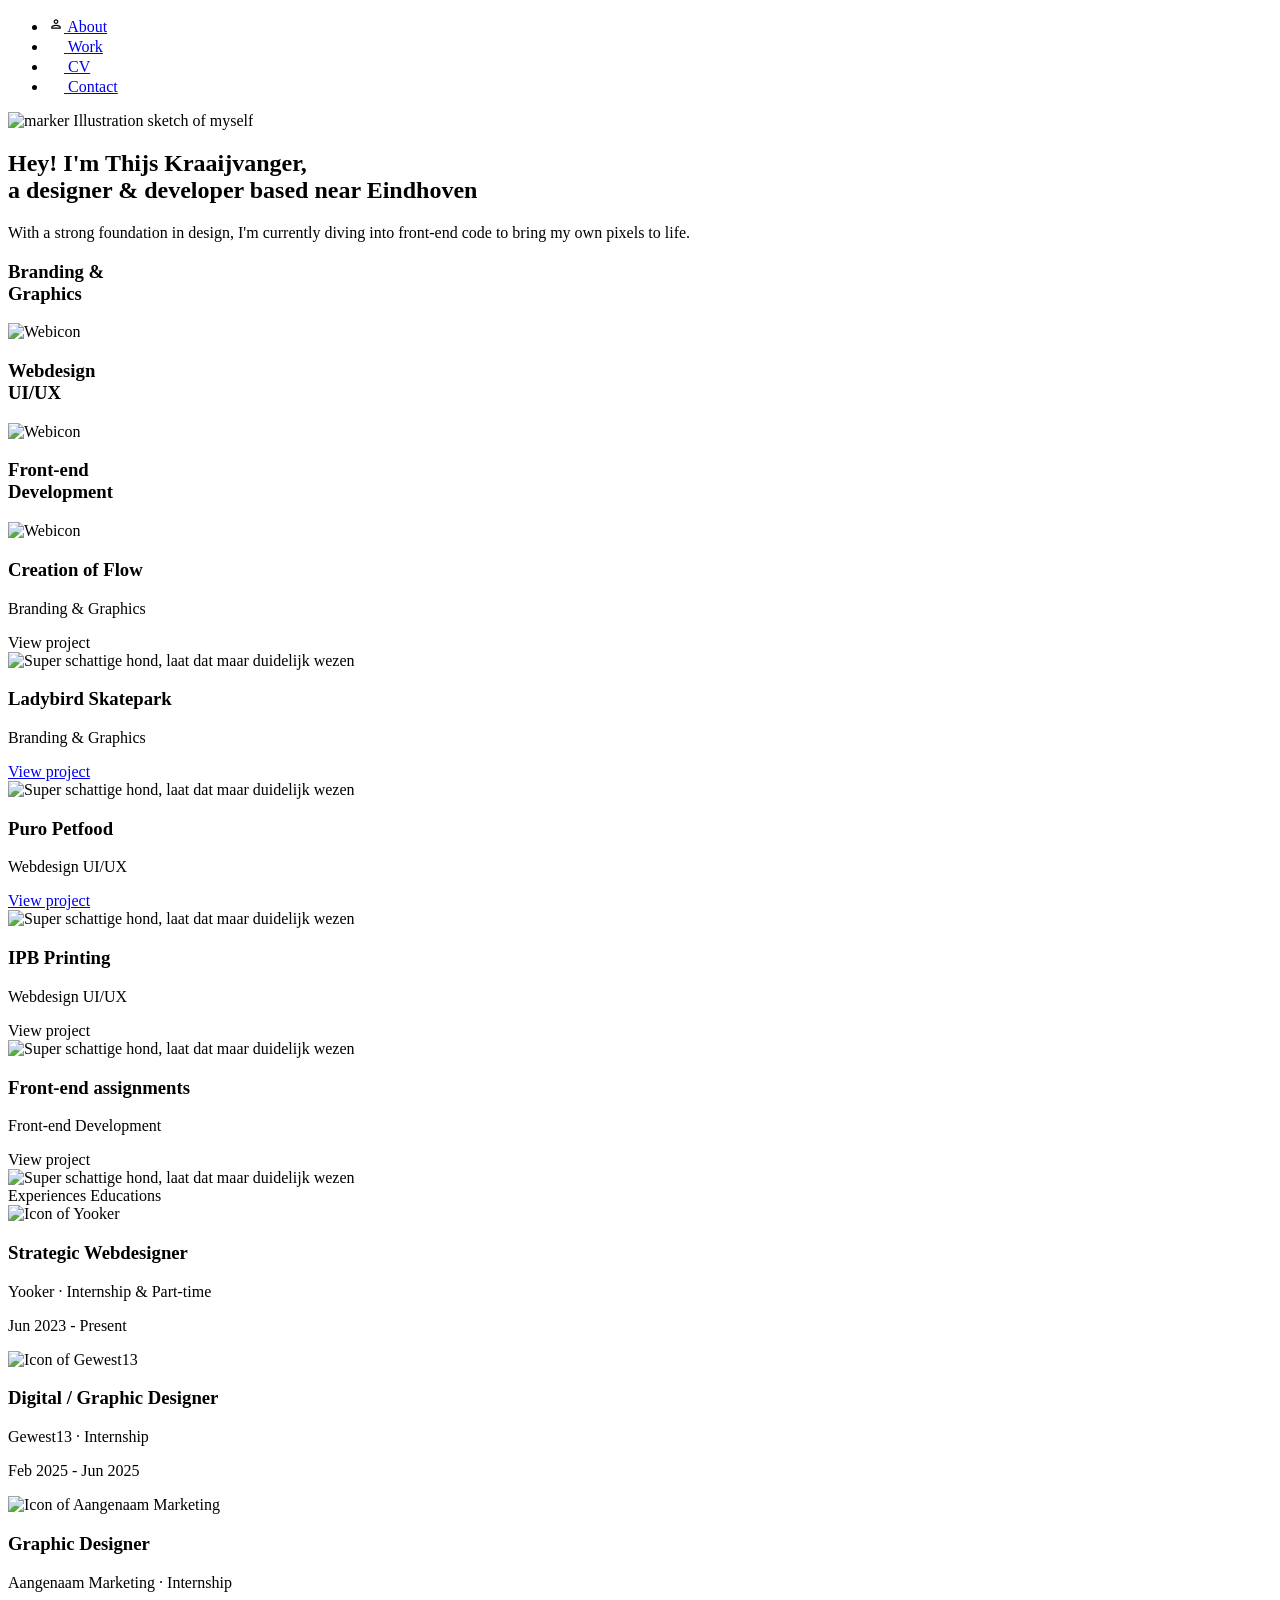
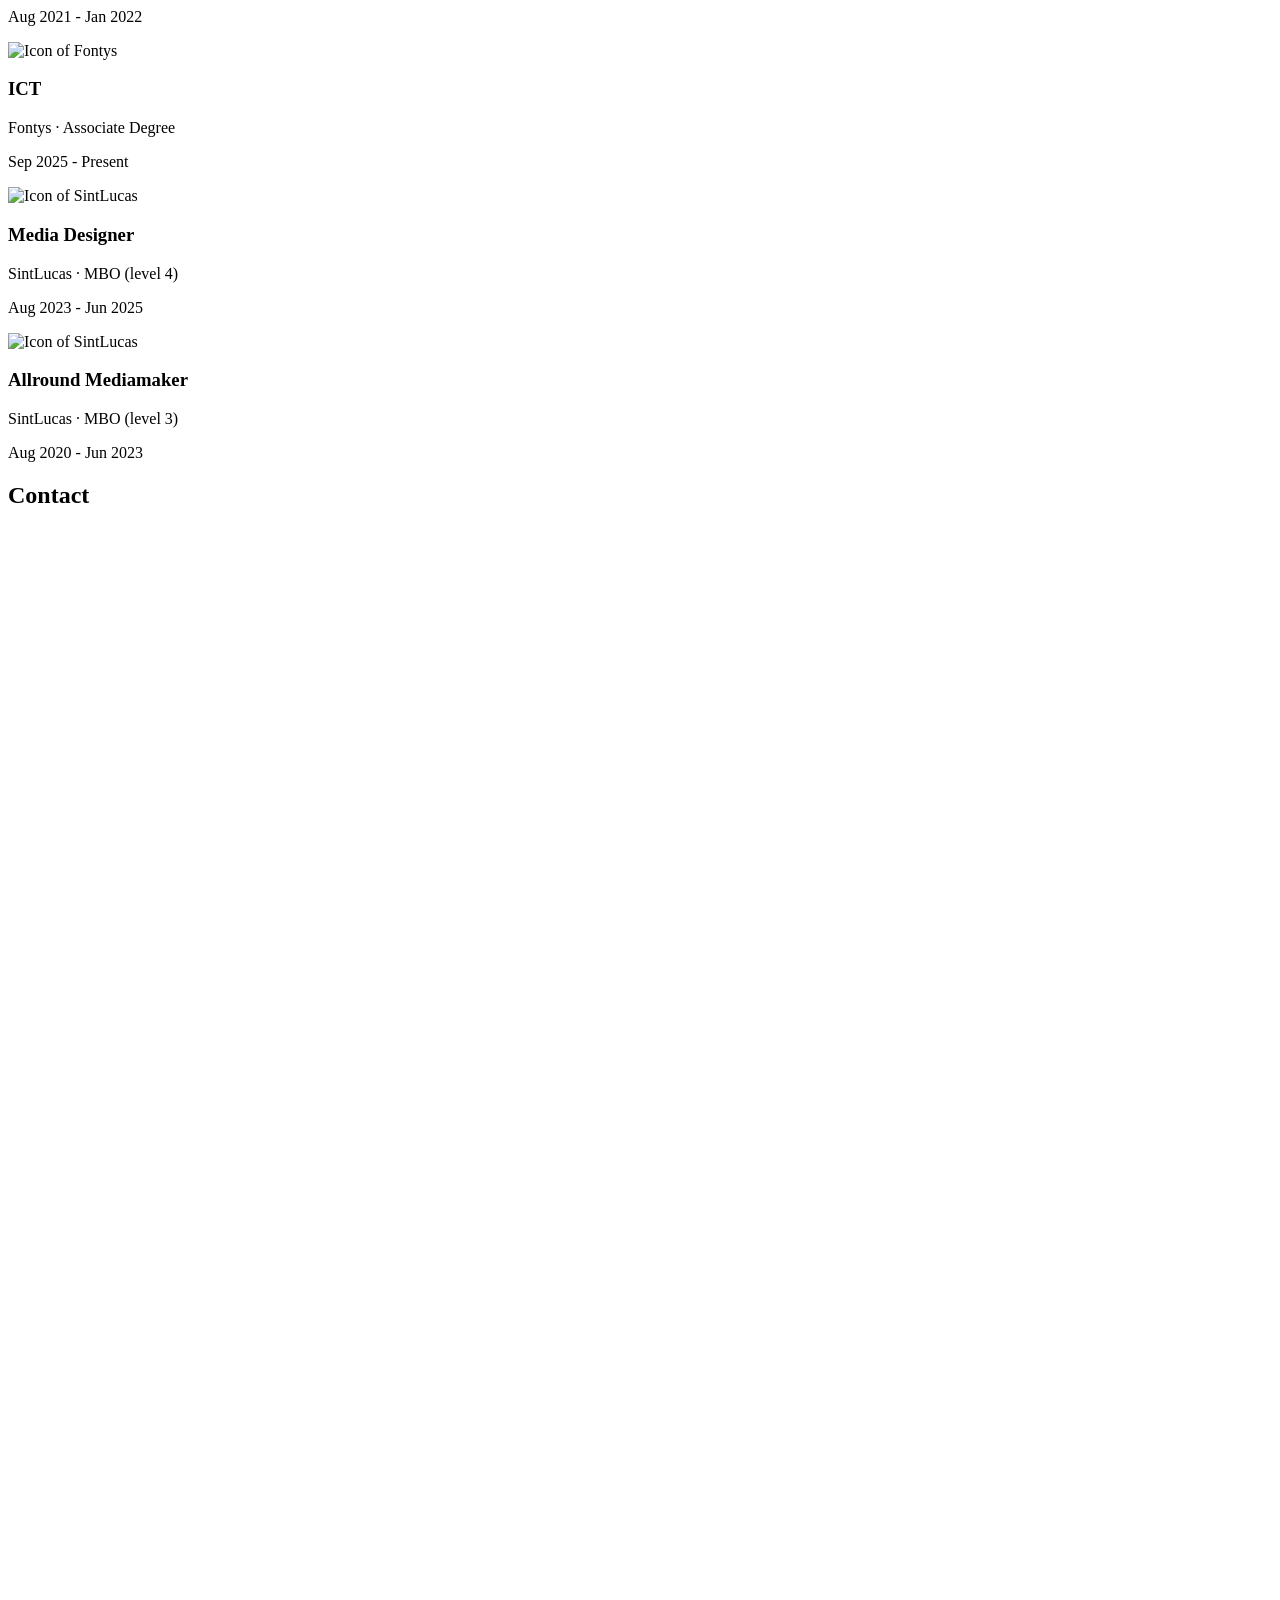
==== index.html @ ccfee5d0 "fixing the menu structure to make it more logic" ====
<!DOCTYPE html>
<html lang="en">
<head>
    <meta charset="UTF-8">
    <meta name="viewport" content="width=device-width, initial-scale=1.0">
    <title>Personal Portflio</title>
    <link rel="stylesheet" href="src/style.css">
    <link rel="stylesheet" href="src/home.css">
</head>
<body>
    <header>
        <div class="container">
            <nav>
                <ul class="navigation-bar">
                    <li>
                        <a class="btn" href="#about">
                            <img class="btn-icon" src="media/icon/person.svg" alt="" width="16" height="16">
                            <span>About</span>
                        </a>
                    </li>
                    <li>
                        <a class="btn btn--filled" href="#work">
                            <img class="btn-icon" src="media/icon/folder.svg" alt="" width="16" height="16">
                            <span>Work</span>
                        </a>
                    </li>
                    <li>
                        <a class="btn" href="#background">
                            <img class="btn-icon" src="media/icon/work_history.svg" alt="" width="16" height="16">
                            <span>CV</span>
                        </a>
                    </li>
                    <li>
                        <a class="btn" href="#contact">
                            <img class="btn-icon" src="media/icon/waving_hand.svg" alt="" width="16" height="16">
                            <span>Contact</span>
                        </a>
                    </li>
                </ul>
            </nav>
        </div>
    </header>

    <main>
        <section id="about" class="about-wrapper">
            <div class="container hero-section">
                <img class="hero-avatar" src="media/profile-picture-marker.png" alt="marker Illustration sketch of myself">
                <div class="hero-content">
                    <h1>Hey! I'm Thijs Kraaijvanger, <br> a designer & developer based near Eindhoven</h1>
                    <p>With a strong foundation in design, I'm currently diving into front-end code to bring my own pixels to life.</p>
                </div>
            </div>

            <div class="container skills-section">
                <div class="skills-container">
                    <div class="skills-card skills-card--pink">
                        <h3 class="skills-info">Branding & <br> Graphics</h3>
                        <img class="skills-icon" src="media/skills/pen-tool-skill.svg" alt="Webicon">
                    </div>
                    <div class="skills-card skills-card--blue">
                        <h3 class="skills-info">Webdesign <br> UI/UX</h3>
                        <img class="skills-icon" src="media/skills/cursor-skill.svg" alt="Webicon">
                    </div>
                    <div class="skills-card skills-card--yellow">
                        <h3 class="skills-info">Front-end <br> Development</h3>
                        <img class="skills-icon" src="media/skills/web-skill.svg" alt="Webicon">
                    </div>
                </div>
            </div>
        </section>

        <!-- Work Section -->
        <section id="work" class="container work-section">
            <!-- <h2>Work</h2> -->

            <article class="project-card">
                <div class="project-info">
                    <div class="project-header">
                        <h3>Creation of Flow</h3>
                        <p>Branding & Graphics</p>
                    </div>
                    <a class="btn btn--filled">View project</a>
                </div>
                <img src="media/work/puro_petfood.png" alt="Super schattige hond, laat dat maar duidelijk wezen">
            </article>

            <article class="project-card">
                <div class="project-info">
                    <div class="project-header">
                        <h3>Ladybird Skatepark</h3>
                        <p>Branding & Graphics</p>
                    </div>
                    <a class="btn btn--filled" href="work/ladybird-skatepark.html">View project</a>
                </div>
                <img src="media/work/puro_petfood.png" alt="Super schattige hond, laat dat maar duidelijk wezen">
            </article>
            
            <article class="project-card">
                <div class="project-info">
                    <div class="project-header">
                        <h3>Puro Petfood</h3>
                        <p>Webdesign UI/UX</p>
                    </div>
                    <a class="btn btn--filled" href="work/puro-petfood.html">View project</a>
                </div>
                <img src="media/work/puro_petfood.png" alt="Super schattige hond, laat dat maar duidelijk wezen">
            </article>

            <article class="project-card">
                <div class="project-info">
                    <div class="project-header">
                        <h3>IPB Printing</h3>
                        <p>Webdesign UI/UX</p>
                    </div>
                    <a class="btn btn--filled">View project</a>
                </div>
                <img src="media/work/puro_petfood.png" alt="Super schattige hond, laat dat maar duidelijk wezen">
            </article>

            <article class="project-card">
                <div class="project-info">
                    <div class="project-header">
                        <h3>Front-end assignments</h3>
                        <p>Front-end Development</p>
                    </div>
                    <a class="btn btn--filled">View project</a>
                </div>
                <img src="media/work/puro_petfood.png" alt="Super schattige hond, laat dat maar duidelijk wezen">
            </article>
        </section>

        <section id="background" class="container background-section">
            <div class="tab-wrapper">
                <input type="radio" id="tab-experiences" name="about-tabs" checked hidden>
                <input type="radio" id="tab-educations" name="about-tabs" hidden>

                <div class="navigation-bar">
                    <label for="tab-experiences" class="btn btn-tab">Experiences</label>
                    <label for="tab-educations" class="btn btn-tab">Educations</label>
                </div>

                <div class="tab-content tab-content--experiences">
                    <div class="timeline-grid">
                        <article class="timeline-card timeline-card--featured">
                            <div class="timeline-card__icon">
                                <img src="media/experience/yooker.svg" alt="Icon of Yooker">
                            </div>
                            <div class="timeline-card__header">
                                <h3>Strategic Webdesigner</h3>
                                <p>Yooker · Internship & Part-time</p>
                            </div>
                            <p class="timeline-card__dates">Jun 2023 - Present</p>
                        </article>

                        <article class="timeline-card">
                            <div class="timeline-card__icon">
                                <img src="media/experience/gewest13.svg" alt="Icon of Gewest13">
                            </div>
                            <div class="timeline-card__header">
                                <h3>Digital / Graphic Designer</h3>
                                <p>Gewest13 · Internship</p>
                            </div>
                            <p class="timeline-card__dates">Feb 2025 - Jun 2025</p>
                        </article>

                        <article class="timeline-card">
                            <div class="timeline-card__icon">
                                <img src="media/experience/aangenaam_marketing.svg" alt="Icon of Aangenaam Marketing">
                            </div>
                            <div class="timeline-card__header">
                                <h3>Graphic Designer</h3>
                                <p>Aangenaam Marketing · Internship</p>
                            </div>
                            <p class="timeline-card__dates">Aug 2021 - Jan 2022</p>
                        </article>
                    </div>
                </div>

                <div class="tab-content tab-content--educations">
                    <div class="timeline-grid">
                        <article class="timeline-card timeline-card--featured">
                            <div class="timeline-card__icon">
                                <img src="media/experience/fontys.svg" alt="Icon of Fontys">
                            </div>
                            <div class="timeline-card__header">
                                <h3>ICT</h3>
                                <p>Fontys · Associate Degree</p>
                            </div>
                            <p class="timeline-card__dates">Sep 2025 - Present</p>
                        </article>

                        <article class="timeline-card">
                            <div class="timeline-card__icon">
                                <img src="media/experience/sintlucas.svg" alt="Icon of SintLucas">
                            </div>
                            <div class="timeline-card__header">
                                <h3>Media Designer</h3>
                                <p>SintLucas · MBO (level 4)</p>
                            </div>
                            <p class="timeline-card__dates">Aug 2023 - Jun 2025</p>
                        </article>

                        <article class="timeline-card">
                            <div class="timeline-card__icon">
                                <img src="media/experience/sintlucas.svg" alt="Icon of SintLucas">
                            </div>
                            <div class="timeline-card__header">
                                <h3>Allround Mediamaker</h3>
                                <p>SintLucas · MBO (level 3)</p>
                            </div>
                            <p class="timeline-card__dates">Aug 2020 - Jun 2023</p>
                        </article>
                    </div>
                </div>
            </div>
        </section>

        <section style="height: 200vh;" id="contact" class="container contact-section">
            <h2>Contact</h2>
        </section>
    </main>
    <script src="src/script.js"></script>
</body>
</html>
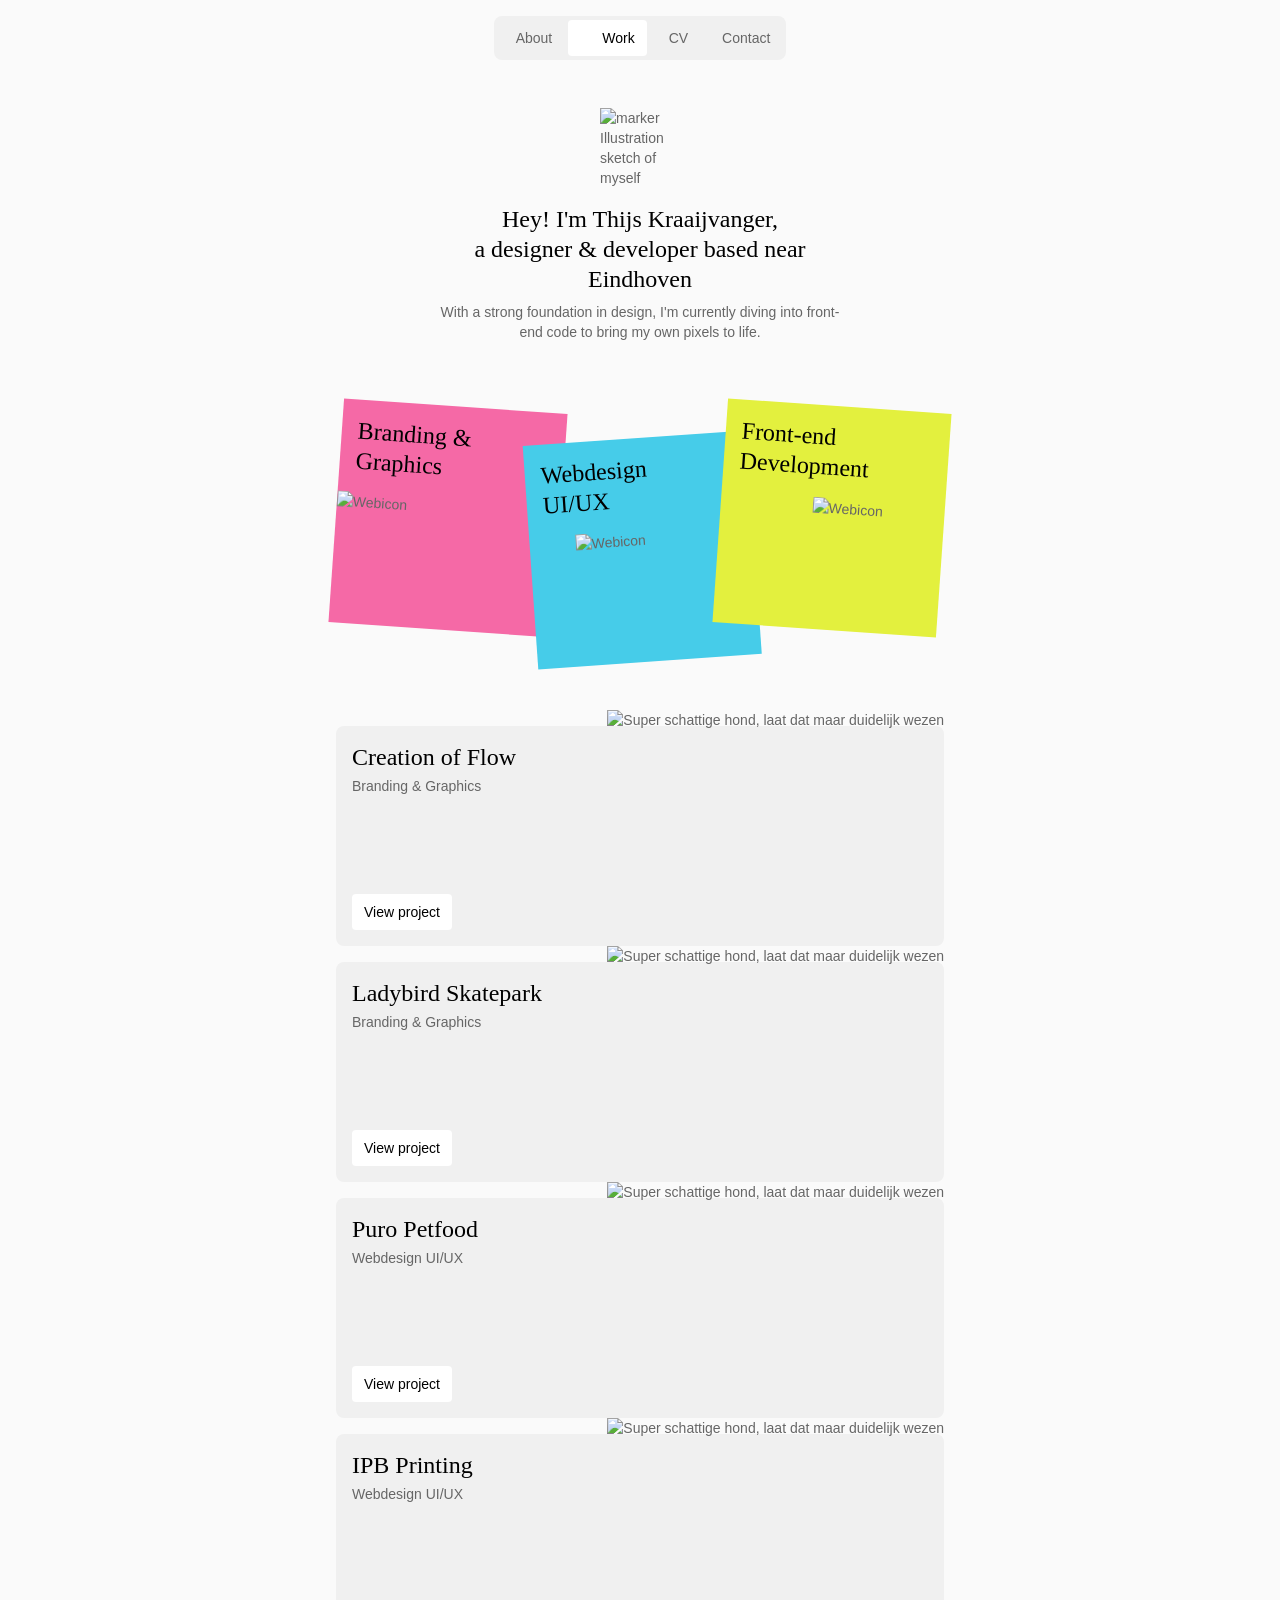
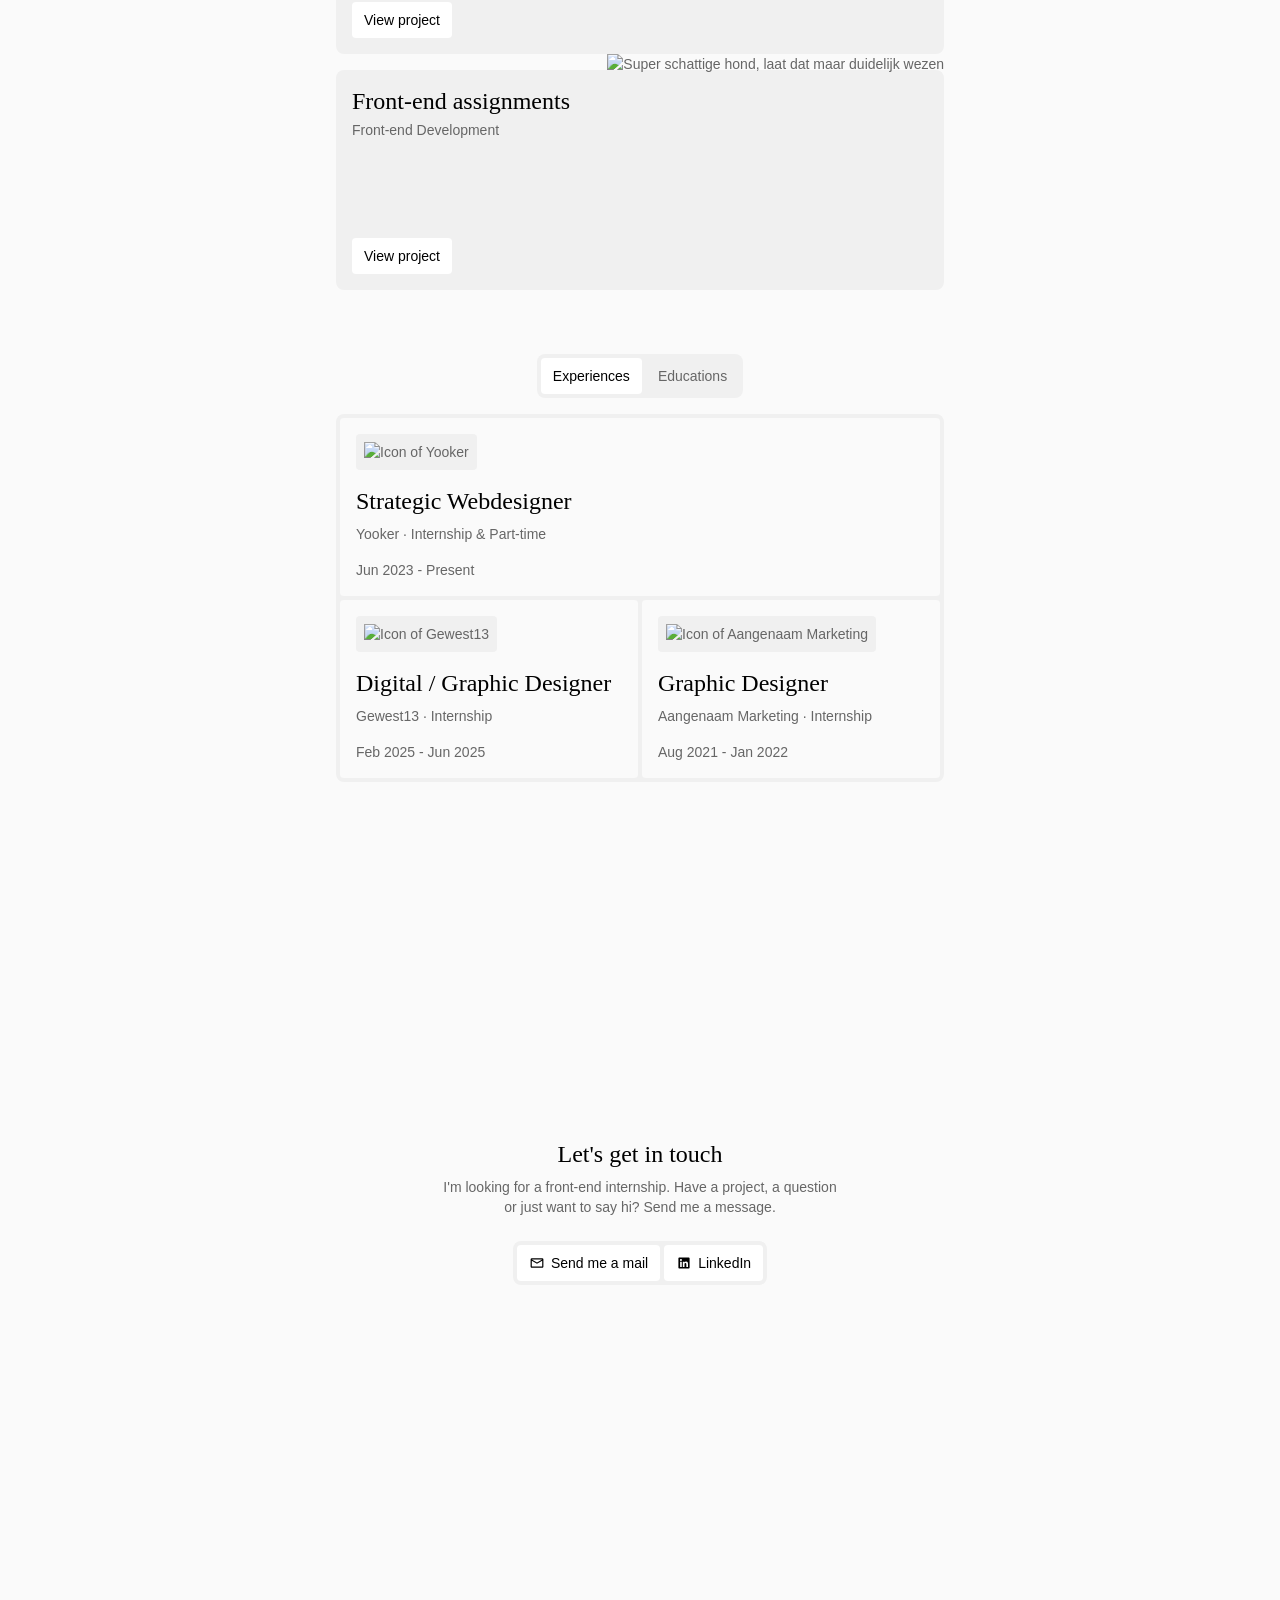
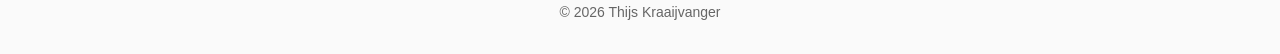
==== commit 4aac02aa: "creating a first draft for the contact section homepage" ====
--- a/index.html
+++ b/index.html
@@ -215,8 +215,25 @@
             </div>
         </section>
 
-        <section style="height: 200vh;" id="contact" class="container contact-section">
-            <h2>Contact</h2>
+        <section id="contact" class="container contact-section">
+            <div class="contact-content">
+                <h2>Let's get in touch
+                </h2>
+                <p>I'm looking for a front-end internship. Have a project, a question or just want to say hi? Send me a message.</p>
+            </div>
+
+            <div class="navigation-bar">
+                <a class="btn btn--filled" href="mailto:info@thijskraaijvanger.com">
+                    <img class="btn-icon" src="media/icon/mail.svg" alt="" width="16" height="16">
+                    <span>Send me a mail</span>
+                </a>
+                <a class="btn btn--filled" href="https://www.linkedin.com/in/thijs-kraaijvanger-3153aa334/" target="_blank" rel="noopener noreferrer">
+                    <img class="btn-icon" src="media/icon/linkedin.svg" alt="" width="16" height="16">
+                    <span>LinkedIn</span>
+                </a>
+            </div>
+
+            <p class="contact-footer">© 2026 Thijs Kraaijvanger</p>
         </section>
     </main>
     <script src="src/script.js"></script>
--- a/src/style.css
+++ b/src/style.css
@@ -0,0 +1,179 @@
+:root {
+  --color-bg: #FAFAFA;
+  --color-card: #F0F0F0;
+  --color-button: #FFFFFF;
+
+  --color-text-heading: #000000;
+  --color-text-body: #666666;
+
+  --color-pink: #F569A6;
+  --color-blue: #46CCE9;
+  --color-yellow: #E3F03E;
+
+  --space-4: 4px;
+  --space-6: 6px;
+  --space-8: 8px;
+  --space-12: 12px;
+  --space-16: 16px;
+  --space-24: 24px;
+  --space-32: 32px;
+  --space-48: 48px;
+  --space-64: 64px;
+
+  --container-width: 608px;
+  --container-padding-x: var(--space-16);
+  --container-padding-y: var(--space-32);
+  --text-max-width: 400px;
+  --radius-sm: 4px;
+  --radius-md: 8px;
+
+  --font-heading: "Times New Roman", Times, serif;
+  --font-body: "Helvetica Neue", Helvetica, Arial, sans-serif;
+  --font-cta: "Helvetica Neue", Helvetica, Arial, sans-serif;
+
+  --font-weight-heading: 400;
+  --font-weight-body: 400;
+  --font-weight-cta: 500;
+
+  --font-size-heading: 24px;
+  --lh-heading: 30px;
+
+  --font-size-body: 14px;
+  --lh-body: 20px;
+}
+
+
+
+*,
+*::before,
+*::after {
+  box-sizing: border-box;
+  margin: 0;
+  padding: 0;
+}
+
+html {
+  scroll-behavior: smooth;
+}
+
+:target {
+  scroll-margin: 60px;
+}
+
+
+
+body {
+  background-color: var(--color-bg);
+  font-family: var(--font-body);
+  font-size: var(--font-size-body);
+  line-height: var(--lh-body);
+  font-weight: var(--font-weight-body);
+  color: var(--color-text-body);
+}
+
+h1, h2, h3, h4, h5, h6, p, li, blockquote, figcaption {
+  max-width: var(--text-max-width);
+}
+
+h1, h2, h3, h4, h5, h6 {
+  font-family: var(--font-heading);
+  font-size: var(--font-size-heading);
+  line-height: var(--lh-heading);
+  font-weight: var(--font-weight-heading);
+  color: var(--color-text-heading);
+}
+
+img {
+  display: block;
+  max-width: 100%;
+}
+
+
+
+.container {
+  width: 100%;
+  max-width: calc(var(--container-width) + (var(--container-padding-x) * 2));
+  margin-left: auto;
+  margin-right: auto;
+  padding-top: var(--container-padding-y);
+  padding-right: var(--container-padding-x);
+  padding-bottom: var(--container-padding-y);
+  padding-left: var(--container-padding-x);
+}
+
+
+
+header {
+  position: sticky;
+  top: 0;
+  z-index: 1000;
+}
+
+header .container {
+  display: flex;
+  justify-content: center;
+  padding-top: calc(var(--container-padding-y) / 2);
+  padding-bottom: calc(var(--container-padding-y) / 2);
+}
+
+.navigation-bar {
+  display: inline-flex;
+  align-items: center;
+  gap: var(--space-4);
+  padding: var(--space-4);
+  border-radius: var(--radius-md);
+  background: var(--color-card);
+  list-style: none;
+  width: fit-content;
+}
+
+.btn {
+  display: inline-flex;
+  align-items: center;
+  justify-content: center;
+  gap: var(--space-6);
+  border: none;
+  border-radius: var(--radius-sm);
+  padding: var(--space-8) var(--space-12);
+  background: transparent;
+  font-family: var(--font-cta);
+  font-size: var(--font-size-body);
+  line-height: var(--lh-body);
+  font-weight: var(--font-weight-body);
+  color: var(--color-text-body);
+  text-decoration: none;
+  cursor: pointer;
+  transition: background-color 0.2s ease, color 0.2s ease;
+}
+
+.btn:hover {
+  background-color: var(--color-bg);
+  color: var(--color-text-heading);
+}
+
+.btn--filled {
+  background-color: var(--color-button);
+  font-weight: var(--font-weight-cta);
+  color: var(--color-text-heading);
+}
+
+.btn--filled:hover {
+  background-color: var(--color-bg);
+}
+
+.navigation-bar .btn-icon {
+  display: block;
+  flex-shrink: 0;
+  max-width: 0;
+  opacity: 0;
+  transform: scale(0.6);
+  transition: max-width 0.25s ease, opacity 0.2s ease, transform 0.25s ease;
+  overflow: hidden;
+}
+
+/* Vervang .navigation-bar .btn--filled .btn-icon door: */
+.btn--filled .btn-icon {
+  max-width: 16px;
+  opacity: 1;
+  transform: scale(1);
+}
--- a/src/home.css
+++ b/src/home.css
@@ -0,0 +1,262 @@
+.hero-section {
+  display: flex;
+  flex-direction: column;
+  align-items: center;
+  gap: var(--space-16);
+}
+
+.skills-section {
+  display: flex;
+  justify-content: center;
+}
+
+.work-section {
+  display: flex;
+  flex-direction: column;
+  gap: var(--space-16);
+}
+
+.about-section {
+  display: flex;
+  flex-direction: column;
+  align-items: center;
+}
+
+.contact-section {
+  display: flex;
+  flex-direction: column;
+  gap: var(--space-16);
+}
+
+
+
+.hero-avatar {
+  width: 80px;
+}
+
+.hero-content {
+  display: flex;
+  flex-direction: column;
+  gap: var(--space-8);
+  text-align: center;
+}
+
+
+
+.skills-container {
+  display: flex;
+  justify-content: center;
+  width: 100%;
+  padding-bottom: var(--space-32);
+}
+
+.skills-card {
+  display: flex;
+  flex-direction: column;
+  justify-content: space-between;
+  width: 100%;
+  max-width: 224px;
+  aspect-ratio: 1 / 1;
+}
+
+/* Horizontale overlap op desktop */
+.skills-card + .skills-card {
+  margin-left: -32px;
+}
+
+.skills-card--pink   { background-color: var(--color-pink);   transform: rotate(4deg); }
+.skills-card--blue   { background-color: var(--color-blue);   transform: rotate(-4deg) translateY(32px); }
+.skills-card--yellow { background-color: var(--color-yellow); transform: rotate(4deg); }
+
+.skills-info {
+  padding: var(--space-16);
+}
+
+.skills-icon {
+  width: 132px;
+  height: 132px;
+  object-fit: contain;
+}
+
+.skills-card:nth-child(1) .skills-icon { align-self: flex-start; }
+.skills-card:nth-child(2) .skills-icon { align-self: center; }
+.skills-card:nth-child(3) .skills-icon { align-self: flex-end; }
+
+@media (max-width: 608px) {
+  .skills-container {
+    flex-direction: column;
+    padding-bottom: 0;
+  }
+
+  .skills-card + .skills-card {
+    margin-left: 0;
+    margin-top: calc(var(--space-64) * -1);
+  }
+
+  /* Reset vertical offset */
+  .skills-card--blue {
+    transform: rotate(-4deg);
+  }
+
+  .skills-card:nth-child(1) { align-self: flex-start; }
+  .skills-card:nth-child(2) { align-self: center; }
+  .skills-card:nth-child(3) { align-self: flex-end; }
+}
+
+@media (max-width: 480px) {
+  .skills-card + .skills-card {
+    margin-left: 0;
+    margin-top: calc(var(--space-32) * -1);
+  }
+
+  .skills-card:nth-child(1) { align-self: center; }
+  .skills-card:nth-child(2) { align-self: flex-start; }
+  .skills-card:nth-child(3) { align-self: flex-end; }
+}
+
+
+
+.project-card {
+  position: relative;
+  display: flex;
+  height: 220px;
+  padding: var(--space-16);
+  flex-direction: row;
+  background-color: var(--color-card);
+  width: 100%;
+  border-radius: var(--radius-md);
+}
+
+.project-info {
+  position: relative;
+  z-index: 2;
+  display: flex;
+  flex-direction: column;
+  justify-content: space-between;
+}
+
+.project-info .btn {
+  align-self: flex-start;
+}
+
+.project-header {
+  display: flex;
+  flex-direction: column;
+  gap: var(--space-4);
+}
+
+.project-card > img {
+  position: absolute;
+  right: 0;
+  bottom: 0;
+  height: 236px;
+  width: auto;
+  max-width: none;
+  object-fit: contain;
+  object-position: bottom right;
+  z-index: 1;
+}
+
+
+
+.tab-wrapper {
+  display: flex;
+  flex-direction: column;
+  align-items: center;
+  gap: var(--space-16);
+  width: 100%;
+}
+
+.btn-tab {
+  user-select: none;
+  cursor: pointer;
+}
+
+.tab-content {
+  display: none;
+  width: 100%;
+}
+
+#tab-experiences:checked ~ .navigation-bar label[for="tab-experiences"],
+#tab-educations:checked ~ .navigation-bar label[for="tab-educations"] {
+  background-color: var(--color-button);
+  font-weight: var(--font-weight-cta);
+  color: var(--color-text-heading);
+}
+
+#tab-experiences:checked ~ .tab-content--experiences,
+#tab-educations:checked ~ .tab-content--educations {
+  display: block;
+}
+
+/* Timeline Cards */
+.timeline-grid {
+  display: grid;
+  grid-template-columns: repeat(2, 1fr);
+  gap: var(--space-4);
+  padding: var(--space-4);
+  width: 100%;
+  border-radius: var(--radius-md);
+  background-color: var(--color-card);
+}
+
+.timeline-card {
+  display: flex;
+  flex-direction: column;
+  justify-content: space-between;
+  gap: var(--space-16);
+  padding: var(--space-16);
+  background-color: var(--color-bg);
+  border-radius: var(--radius-sm);
+}
+
+@media (max-width: 640px) {
+  .timeline-card {
+    grid-column: span 2;
+  }
+}
+
+.timeline-card--featured {
+  grid-column: span 2;
+}
+
+.timeline-card__icon {
+  display: flex;
+  align-items: center;
+  justify-content: center;
+  padding: var(--space-8);
+  border-radius: var(--radius-sm);
+  background-color: var(--color-card);
+  width: fit-content;
+}
+
+.timeline-card__header {
+  display: flex;
+  flex-direction: column;
+  gap: var(--space-8);
+}
+
+
+
+.contact-section {
+  display: flex;
+  flex-direction: column;
+  align-items: center;
+  gap: var(--space-24);
+  height: 100vh;
+  height: calc(100vh - 60px); 
+  height: calc(100vh - 60px); 
+  text-align: center;
+}
+
+.contact-content {
+  display: flex;
+  flex-direction: column;
+  align-items: center;
+  gap: var(--space-8);
+  margin-top: auto;
+}
+
+.contact-footer {
+  margin-top: auto;
+}
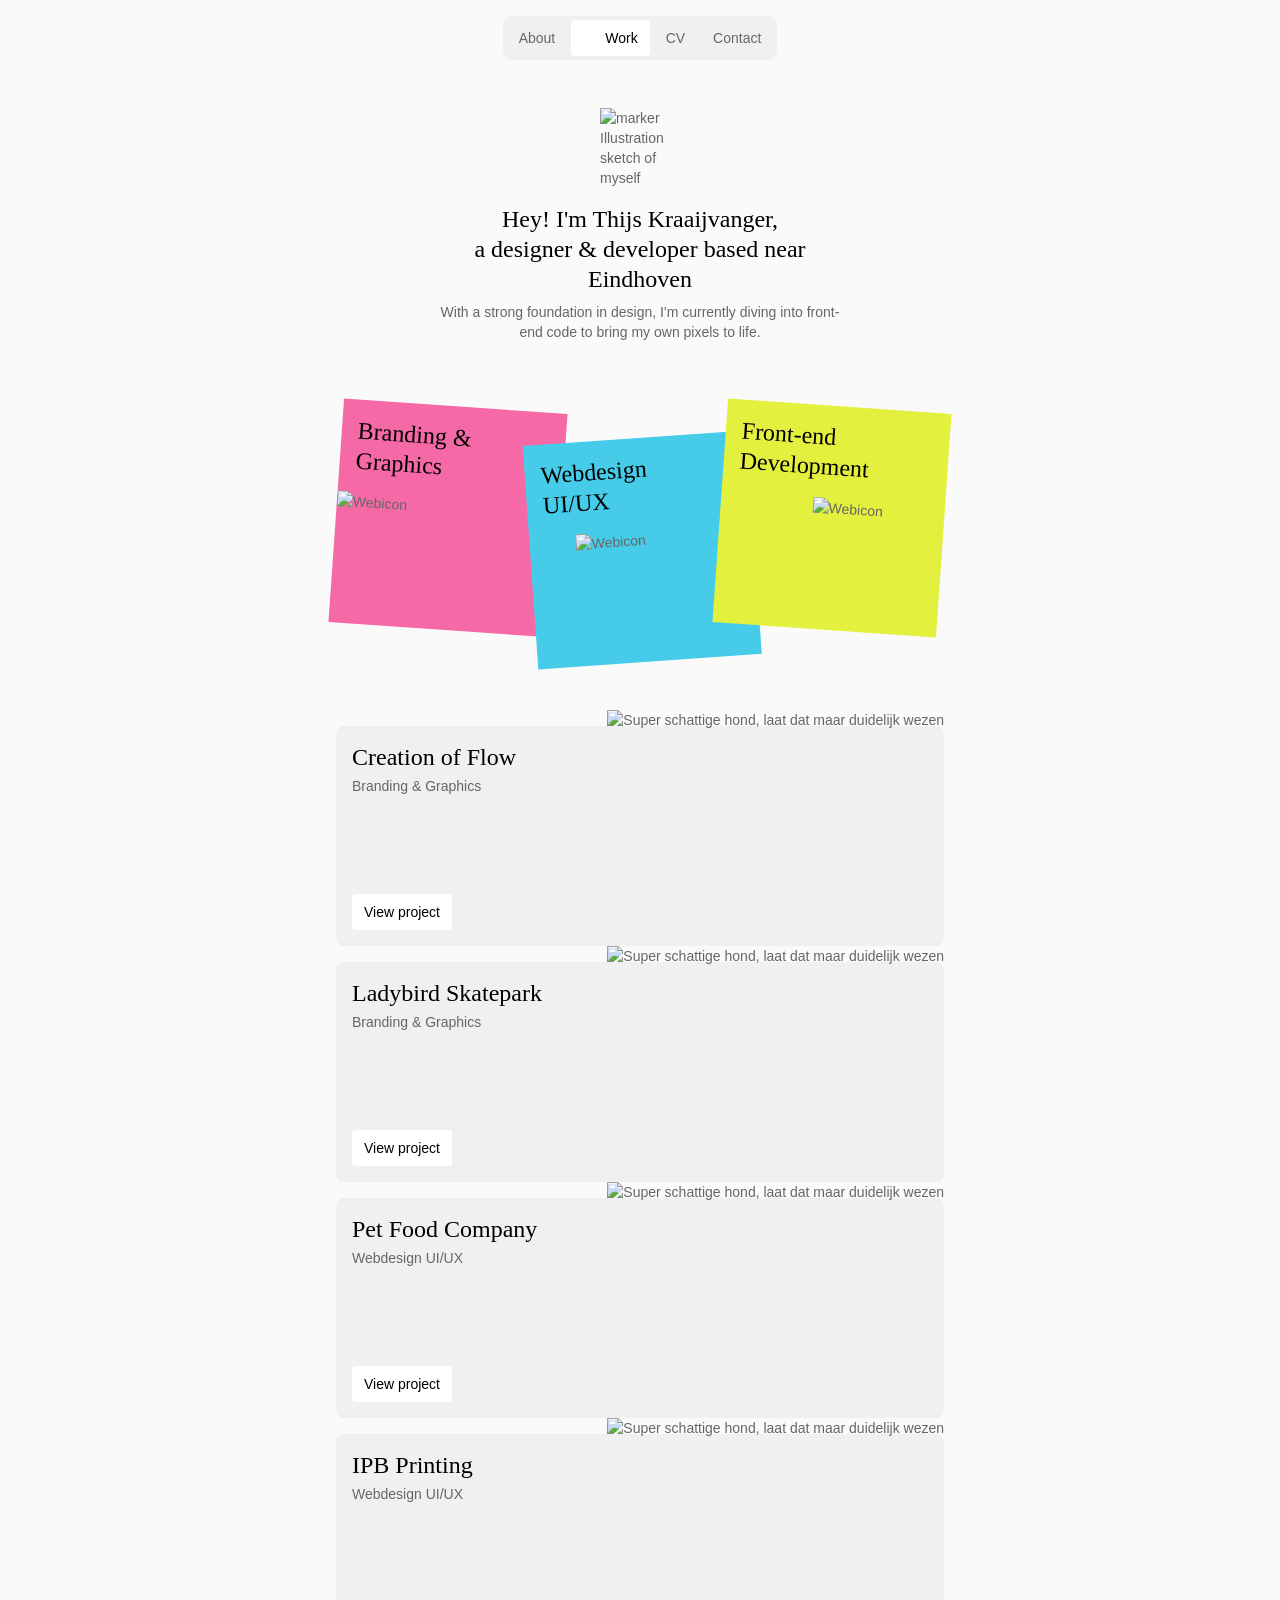
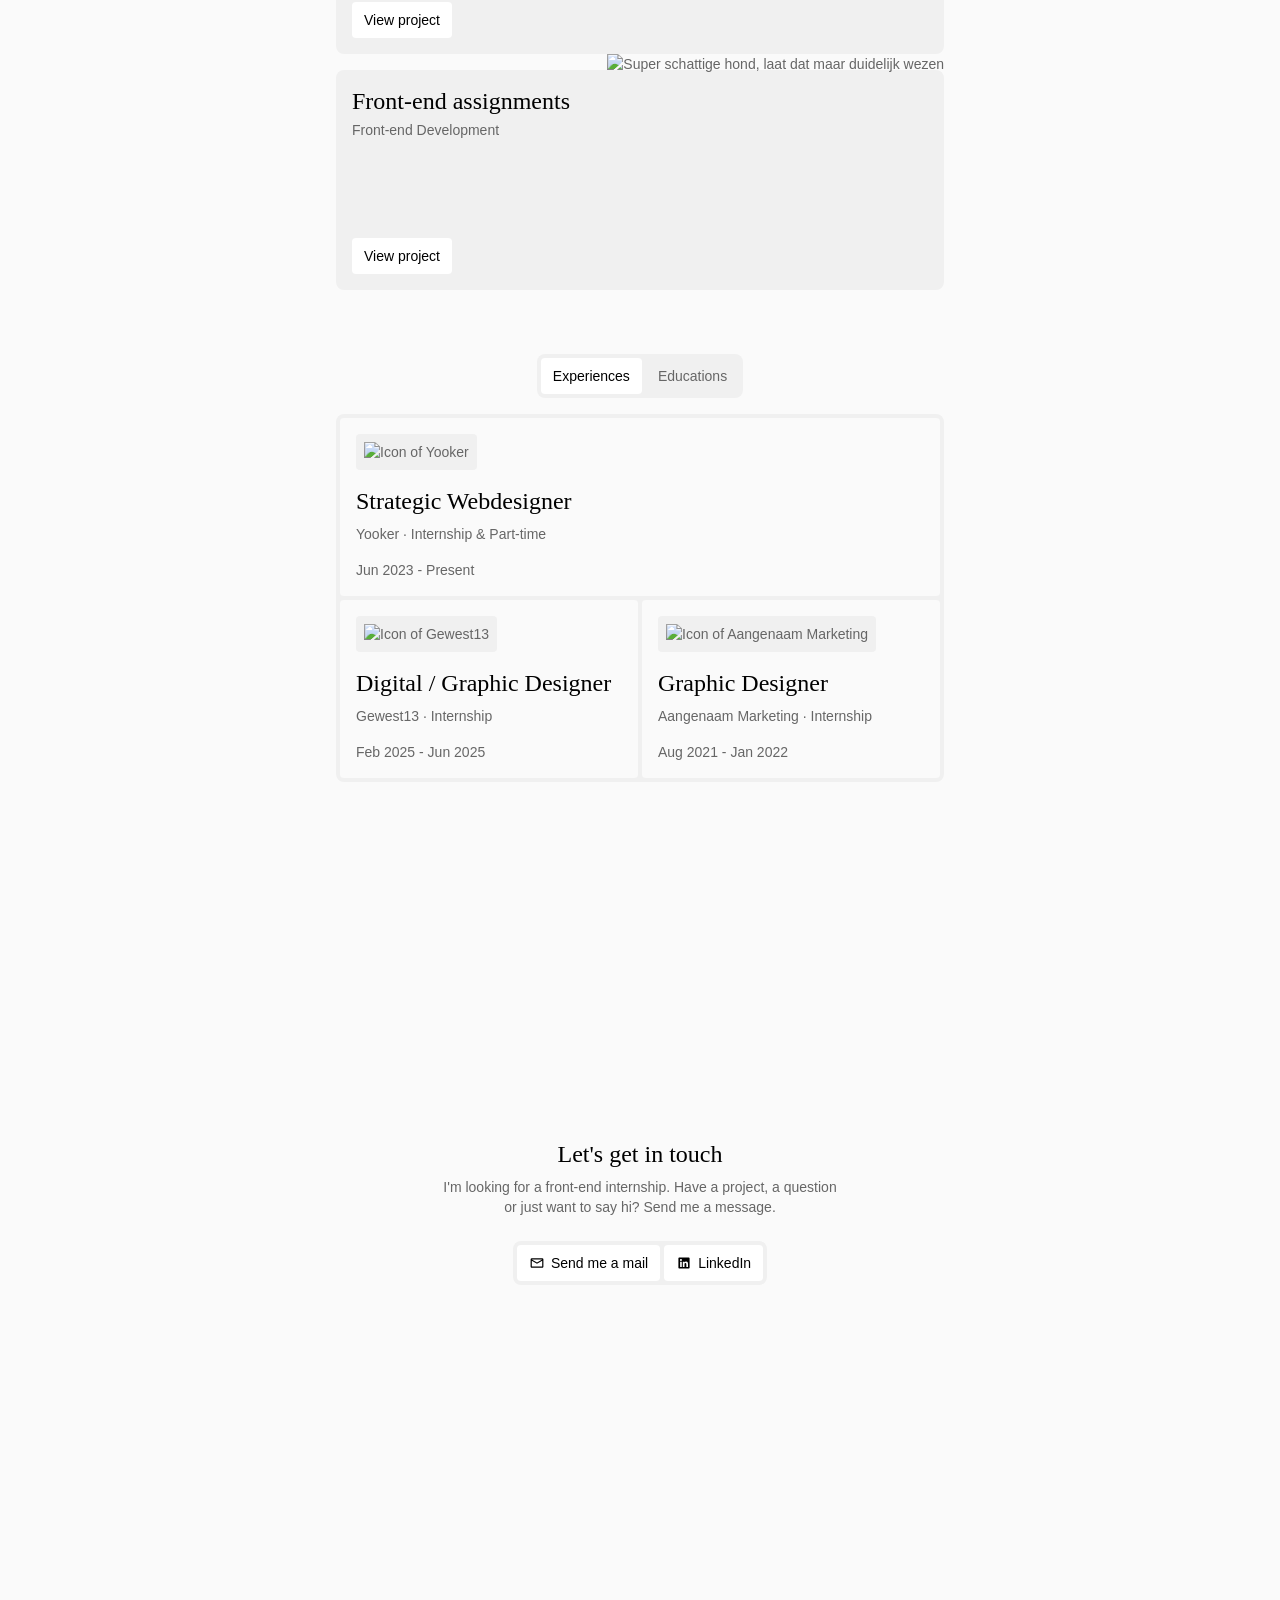
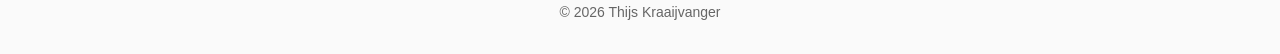
==== commit a8073ce2: "removing the name of the client in text, images, alt texts, lotties & links" ====
--- a/index.html
+++ b/index.html
@@ -98,10 +98,10 @@
             <article class="project-card">
                 <div class="project-info">
                     <div class="project-header">
-                        <h3>Puro Petfood</h3>
+                        <h3>Pet Food Company</h3>
                         <p>Webdesign UI/UX</p>
                     </div>
-                    <a class="btn btn--filled" href="work/puro-petfood.html">View project</a>
+                    <a class="btn btn--filled" href="work/pet-food-company.html">View project</a>
                 </div>
                 <img src="media/work/puro_petfood.png" alt="Super schattige hond, laat dat maar duidelijk wezen">
             </article>
--- a/src/style.css
+++ b/src/style.css
@@ -131,7 +131,7 @@
   display: inline-flex;
   align-items: center;
   justify-content: center;
-  gap: var(--space-6);
+  gap: 0px;
   border: none;
   border-radius: var(--radius-sm);
   padding: var(--space-8) var(--space-12);
@@ -155,6 +155,7 @@
   background-color: var(--color-button);
   font-weight: var(--font-weight-cta);
   color: var(--color-text-heading);
+  gap: var(--space-6);
 }
 
 .btn--filled:hover {
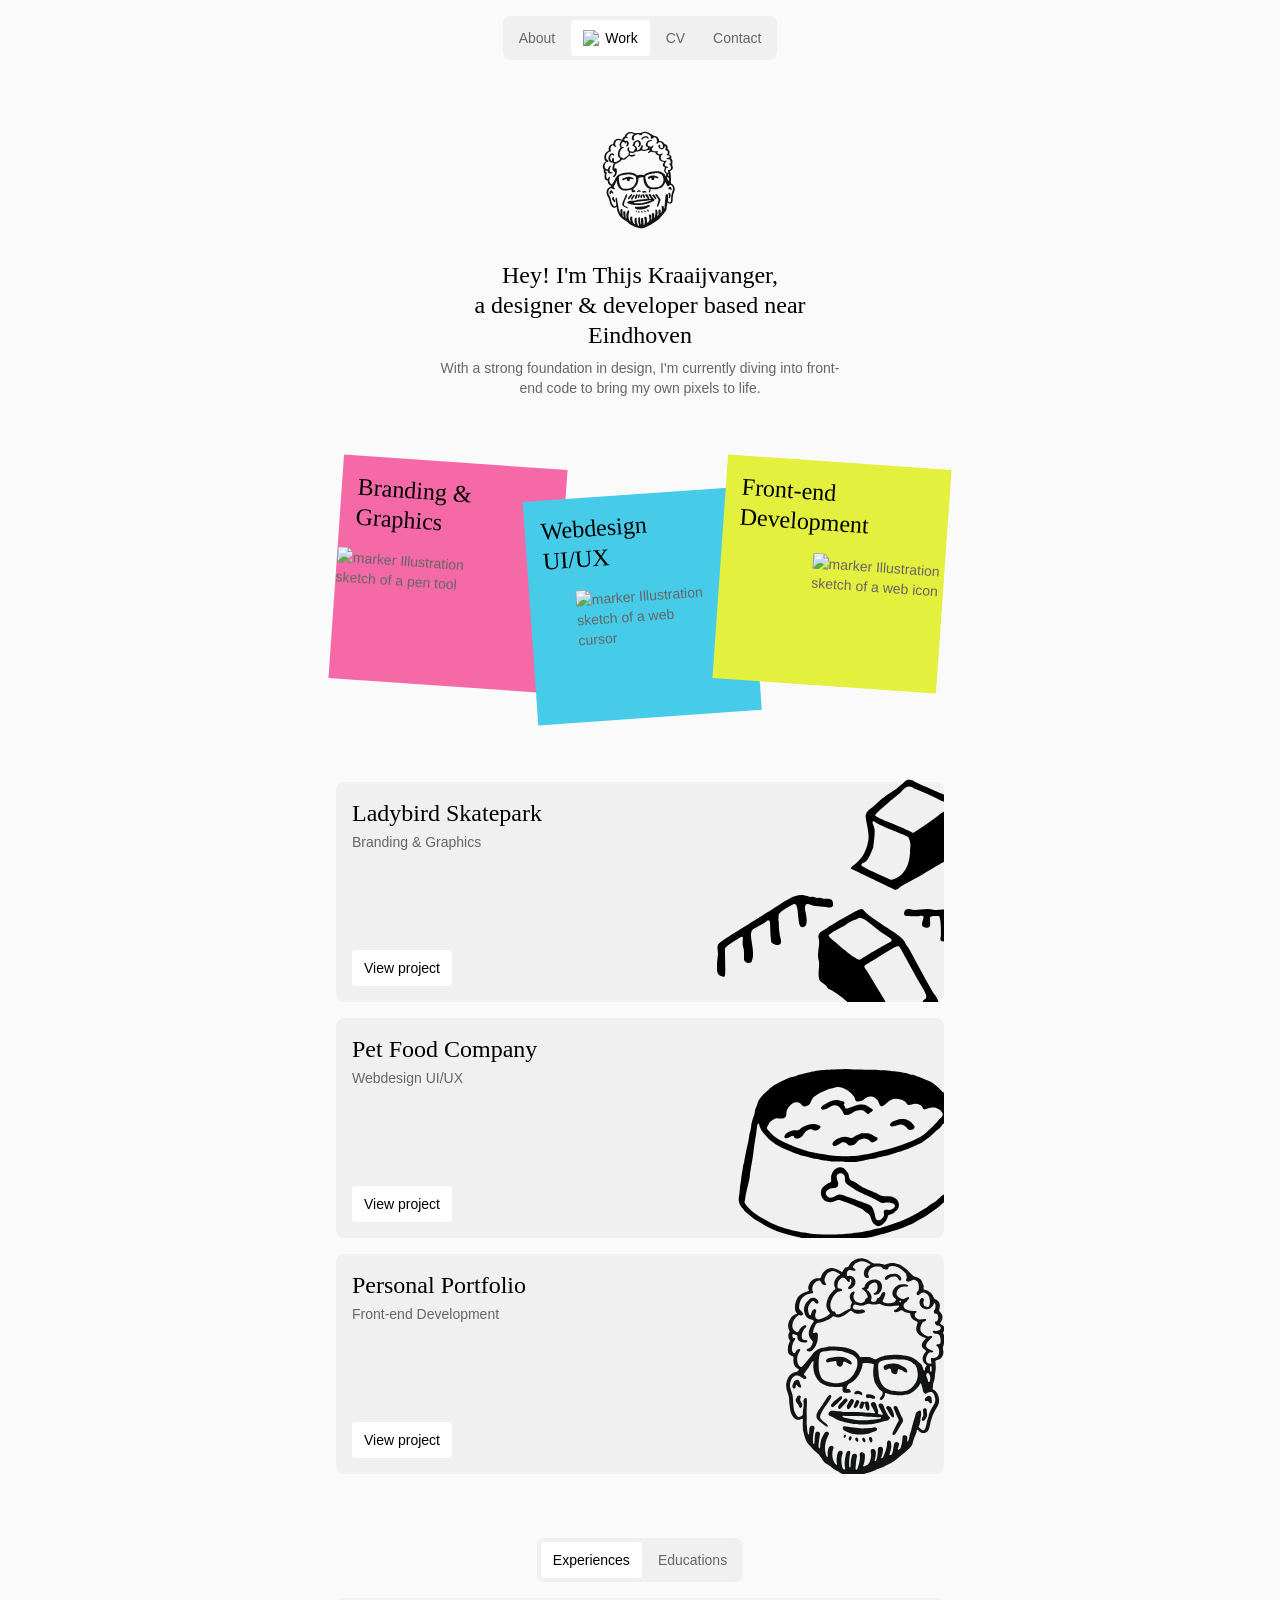
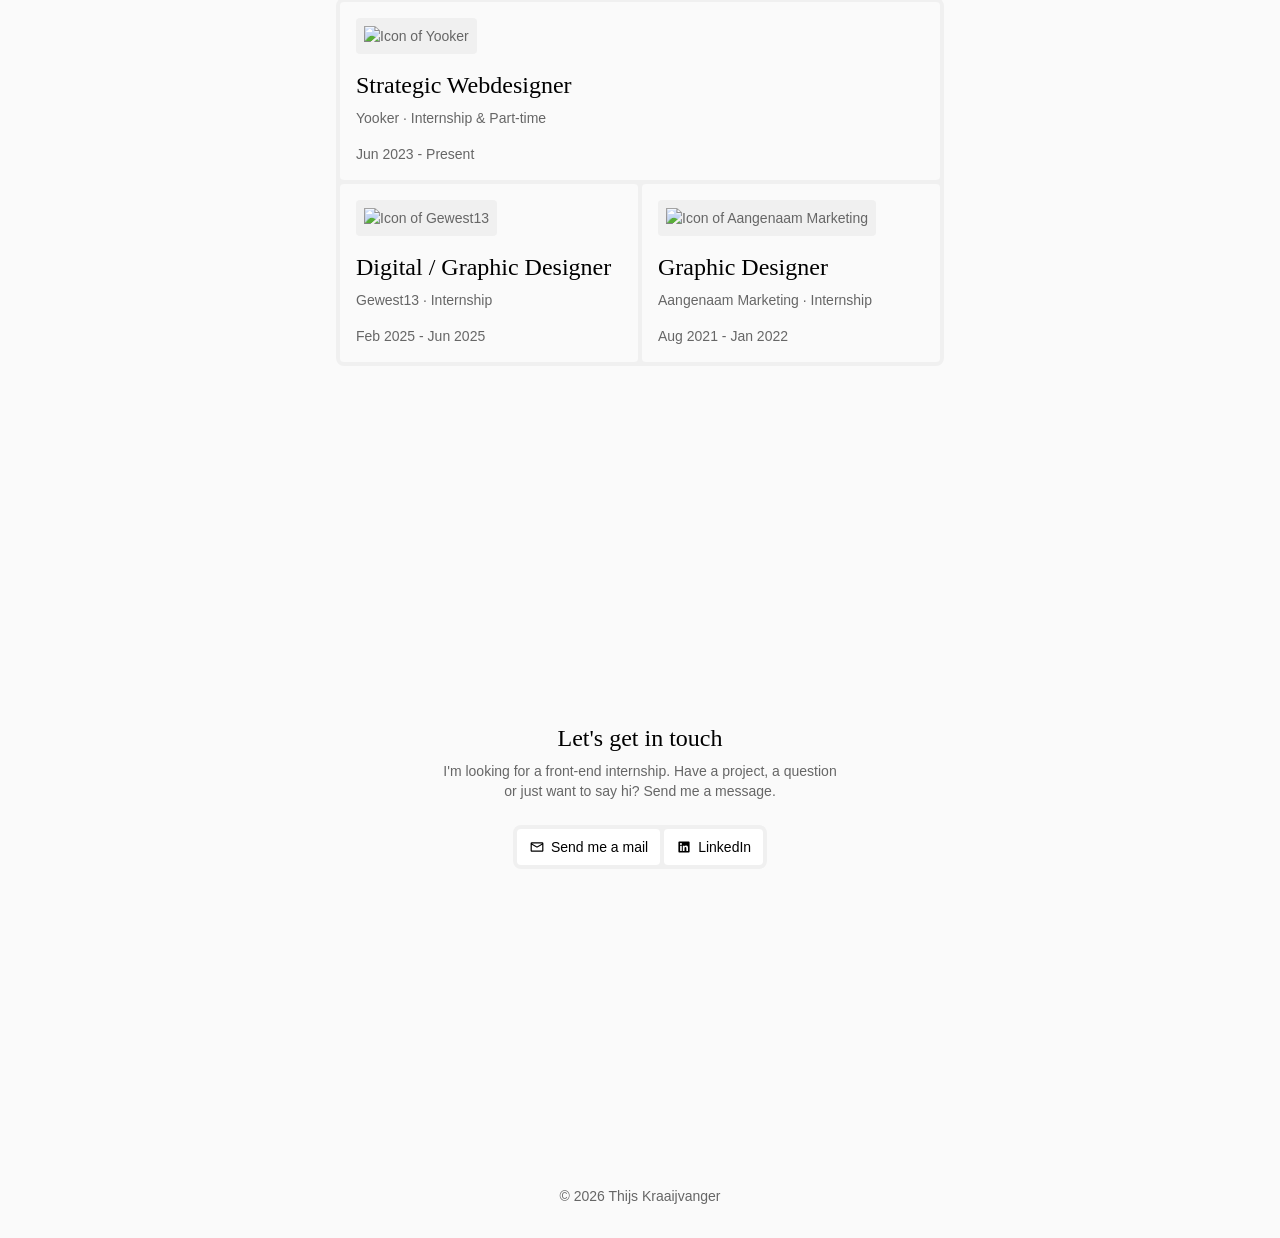
==== commit 09d95c9f: "finishing all drawings, doodles, content etc" ====
--- a/index.html
+++ b/index.html
@@ -14,19 +14,19 @@
                 <ul class="navigation-bar">
                     <li>
                         <a class="btn" href="#about">
-                            <img class="btn-icon" src="media/icon/person.svg" alt="" width="16" height="16">
+                            <img class="btn-icon" src="media/icon/person.svg" alt="Person icon" width="16" height="16">
                             <span>About</span>
                         </a>
                     </li>
                     <li>
                         <a class="btn btn--filled" href="#work">
-                            <img class="btn-icon" src="media/icon/folder.svg" alt="" width="16" height="16">
+                            <img class="btn-icon" src="media/icon/folder.svg" alt="Folder icon" width="16" height="16">
                             <span>Work</span>
                         </a>
                     </li>
                     <li>
                         <a class="btn" href="#background">
-                            <img class="btn-icon" src="media/icon/work_history.svg" alt="" width="16" height="16">
+                            <img class="btn-icon" src="media/icon/work_history.svg" alt="Work history icon" width="16" height="16">
                             <span>CV</span>
                         </a>
                     </li>
@@ -44,8 +44,11 @@
     <main>
         <section id="about" class="about-wrapper">
             <div class="container hero-section">
-                <img class="hero-avatar" src="media/profile-picture-marker.png" alt="marker Illustration sketch of myself">
                 <div class="hero-content">
+                    <div class="hero-avatar">
+                        <img class="hero-avatar__img hero-avatar__img--default" src="media/profile-picture-sketch.svg" alt="Marker illustration sketch of Thijs">
+                        <img class="hero-avatar__img hero-avatar__img--hover" src="media/profile-picture-teletubies-sun.jpg" alt="Teletubbie sun avatar of Thijs">
+                    </div>
                     <h1>Hey! I'm Thijs Kraaijvanger, <br> a designer & developer based near Eindhoven</h1>
                     <p>With a strong foundation in design, I'm currently diving into front-end code to bring my own pixels to life.</p>
                 </div>
@@ -55,35 +58,21 @@
                 <div class="skills-container">
                     <div class="skills-card skills-card--pink">
                         <h3 class="skills-info">Branding & <br> Graphics</h3>
-                        <img class="skills-icon" src="media/skills/pen-tool-skill.svg" alt="Webicon">
+                        <img class="skills-icon" src="media/skills/pen-tool-skill.svg" alt="marker Illustration sketch of a pen tool">
                     </div>
                     <div class="skills-card skills-card--blue">
                         <h3 class="skills-info">Webdesign <br> UI/UX</h3>
-                        <img class="skills-icon" src="media/skills/cursor-skill.svg" alt="Webicon">
+                        <img class="skills-icon" src="media/skills/cursor-skill.svg" alt="marker Illustration sketch of a web cursor">
                     </div>
                     <div class="skills-card skills-card--yellow">
                         <h3 class="skills-info">Front-end <br> Development</h3>
-                        <img class="skills-icon" src="media/skills/web-skill.svg" alt="Webicon">
-                    </div>
-                </div>
-            </div>
-        </section>
-
-        <!-- Work Section -->
+                        <img class="skills-icon" src="media/skills/web-skill.svg" alt="marker Illustration sketch of a web icon">
+                    </div>
+                </div>
+            </div>
+        </section>
+
         <section id="work" class="container work-section">
-            <!-- <h2>Work</h2> -->
-
-            <article class="project-card">
-                <div class="project-info">
-                    <div class="project-header">
-                        <h3>Creation of Flow</h3>
-                        <p>Branding & Graphics</p>
-                    </div>
-                    <a class="btn btn--filled">View project</a>
-                </div>
-                <img src="media/work/puro_petfood.png" alt="Super schattige hond, laat dat maar duidelijk wezen">
-            </article>
-
             <article class="project-card">
                 <div class="project-info">
                     <div class="project-header">
@@ -92,7 +81,7 @@
                     </div>
                     <a class="btn btn--filled" href="work/ladybird-skatepark.html">View project</a>
                 </div>
-                <img src="media/work/puro_petfood.png" alt="Super schattige hond, laat dat maar duidelijk wezen">
+                <img src="media/work/ladybird-skatepark/Ladybird-sketchv2.svg" alt="marker Illustration sketch of a skatepark ">
             </article>
             
             <article class="project-card">
@@ -103,29 +92,18 @@
                     </div>
                     <a class="btn btn--filled" href="work/pet-food-company.html">View project</a>
                 </div>
-                <img src="media/work/puro_petfood.png" alt="Super schattige hond, laat dat maar duidelijk wezen">
+                <img src="media/work/pet-food-company/pet-food-company-sketch.svg" alt="marker Illustration sketch of a dog food bowl">
             </article>
 
             <article class="project-card">
                 <div class="project-info">
                     <div class="project-header">
-                        <h3>IPB Printing</h3>
-                        <p>Webdesign UI/UX</p>
-                    </div>
-                    <a class="btn btn--filled">View project</a>
-                </div>
-                <img src="media/work/puro_petfood.png" alt="Super schattige hond, laat dat maar duidelijk wezen">
-            </article>
-
-            <article class="project-card">
-                <div class="project-info">
-                    <div class="project-header">
-                        <h3>Front-end assignments</h3>
+                        <h3>Personal Portfolio</h3>
                         <p>Front-end Development</p>
                     </div>
-                    <a class="btn btn--filled">View project</a>
-                </div>
-                <img src="media/work/puro_petfood.png" alt="Super schattige hond, laat dat maar duidelijk wezen">
+                    <a class="btn btn--filled" href="work/personal-portfolio.html">View project</a>
+                </div>
+                <img src="media/work/personal-portfolio/personal-portfolio-sketch.svg" alt="marker Illustration sketch of my personal portfolio">
             </article>
         </section>
 
--- a/src/home.css
+++ b/src/home.css
@@ -31,7 +31,41 @@
 
 
 .hero-avatar {
-  width: 80px;
+  display: grid;
+  width: 144px;
+  height: 144px;
+  cursor: pointer;
+}
+
+/* Zorg dat beide foto's exact op hetzelfde Grid-vlak vallen */
+.hero-avatar__img {
+  grid-area: 1 / 1;
+  width: 100%;
+  height: 100%;
+  object-fit: contain;
+  transition: opacity 0.3s ease, transform 0.3s ease;
+}
+
+/* Standaard status: schets is zichtbaar, zon is onzichtbaar */
+.hero-avatar__img--default {
+  opacity: 1;
+  transform: scale(1);
+}
+
+.hero-avatar__img--hover {
+  opacity: 0;
+  transform: scale(0.8); /* Begint iets kleiner voor een leuk 'pop' effect */
+}
+
+/* Hover & Focus state */
+.hero-avatar:hover .hero-avatar__img--default {
+  opacity: 0;
+  transform: scale(0.8);
+}
+
+.hero-avatar:hover .hero-avatar__img--hover {
+  opacity: 1;
+  transform: scale(1); /* Popt mooi naar voren */
 }
 
 .hero-content {
@@ -39,6 +73,7 @@
   flex-direction: column;
   gap: var(--space-8);
   text-align: center;
+  align-items: center;
 }
 
 
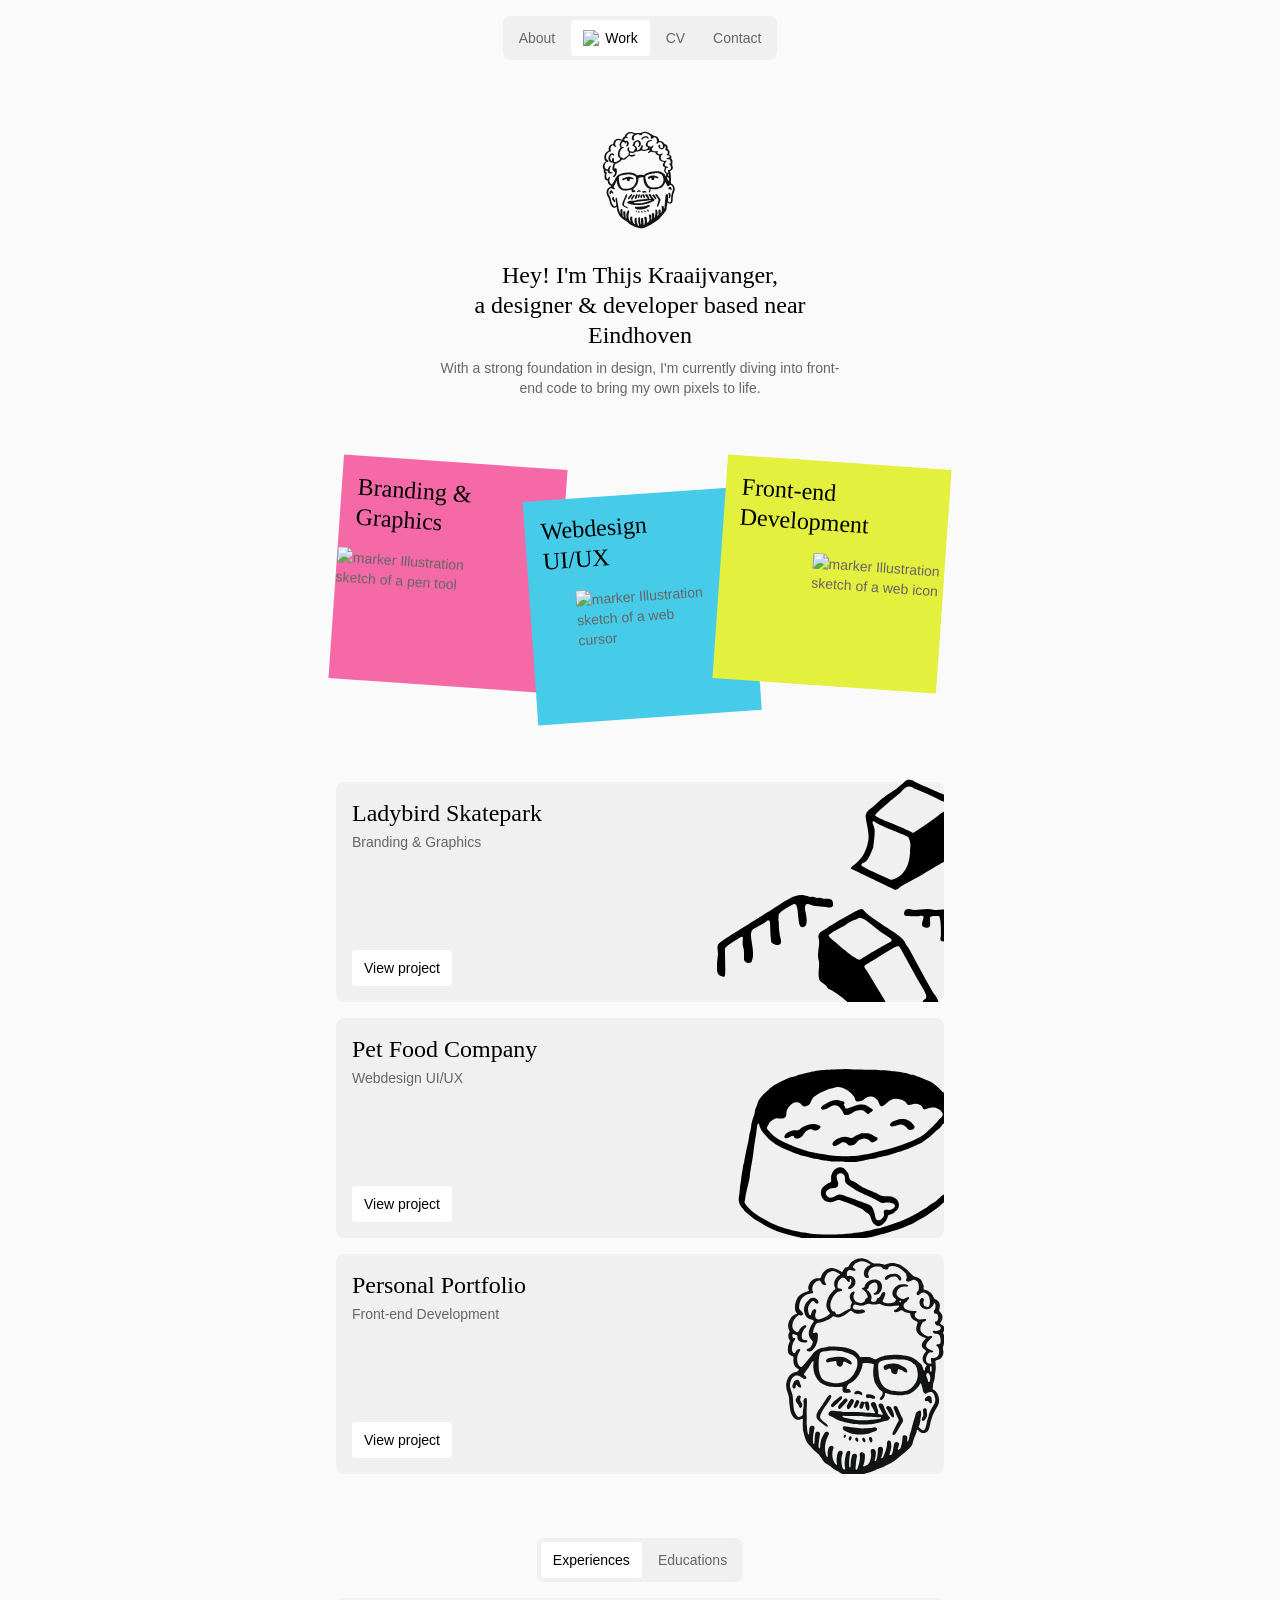
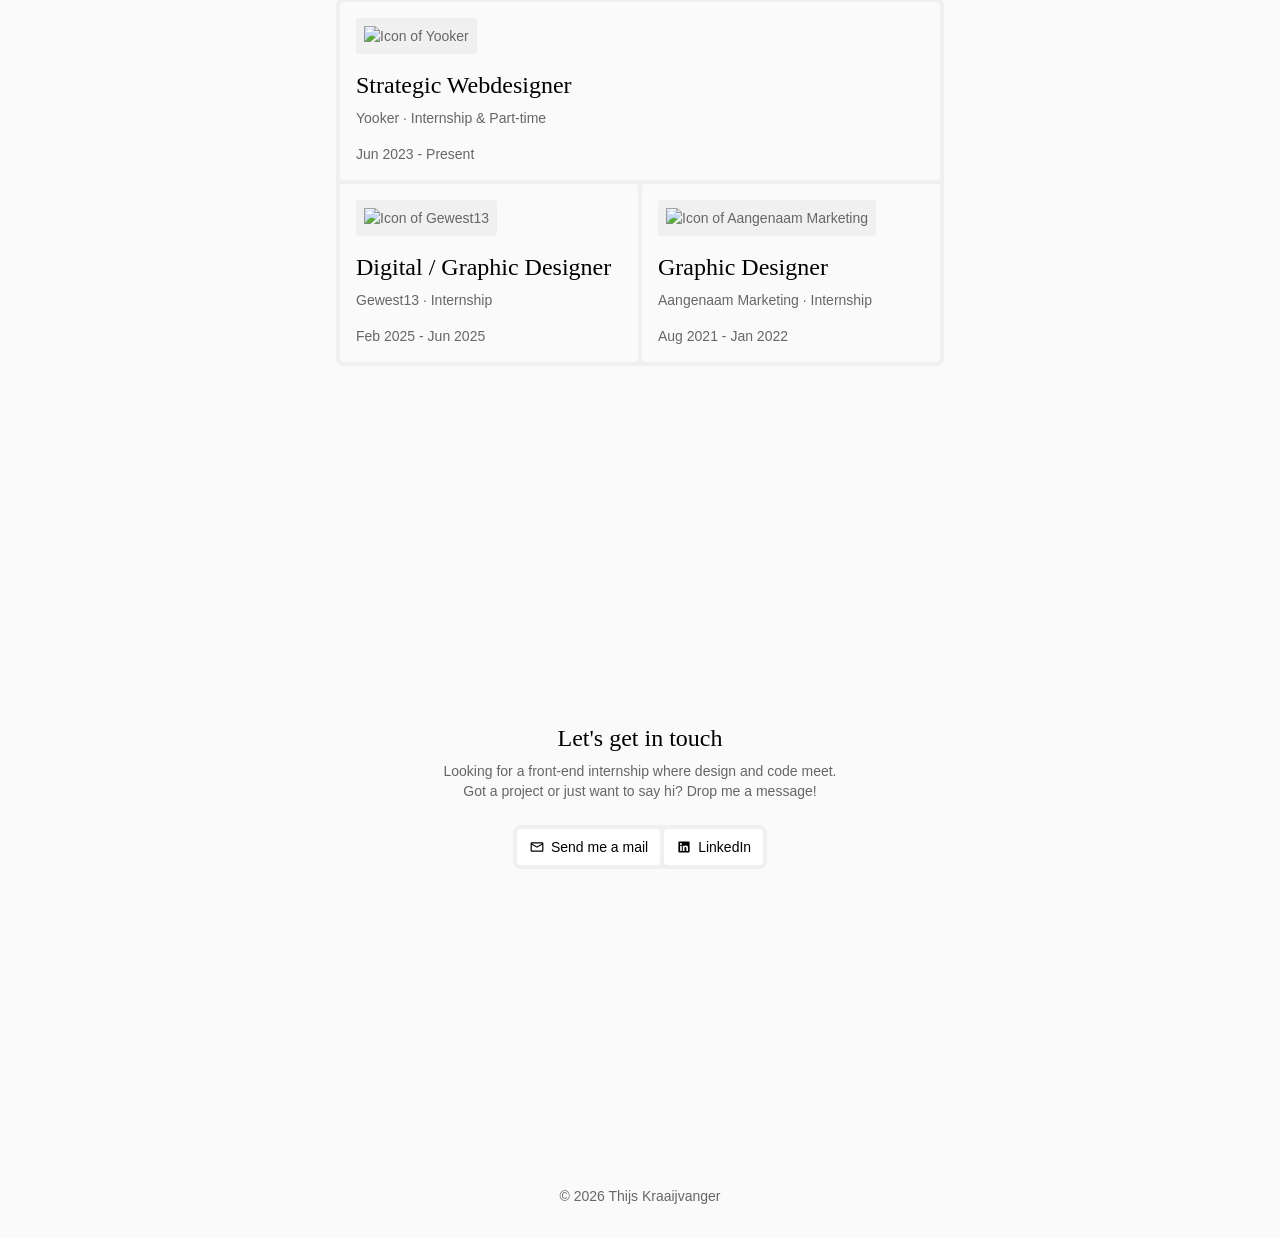
==== commit afc35dc6: "fixing last fixes in text, alt text & image not showing up" ====
--- a/index.html
+++ b/index.html
@@ -197,7 +197,7 @@
             <div class="contact-content">
                 <h2>Let's get in touch
                 </h2>
-                <p>I'm looking for a front-end internship. Have a project, a question or just want to say hi? Send me a message.</p>
+                <p>Looking for a front-end internship where design and code meet. Got a project or just want to say hi? Drop me a message!</p>
             </div>
 
             <div class="navigation-bar">
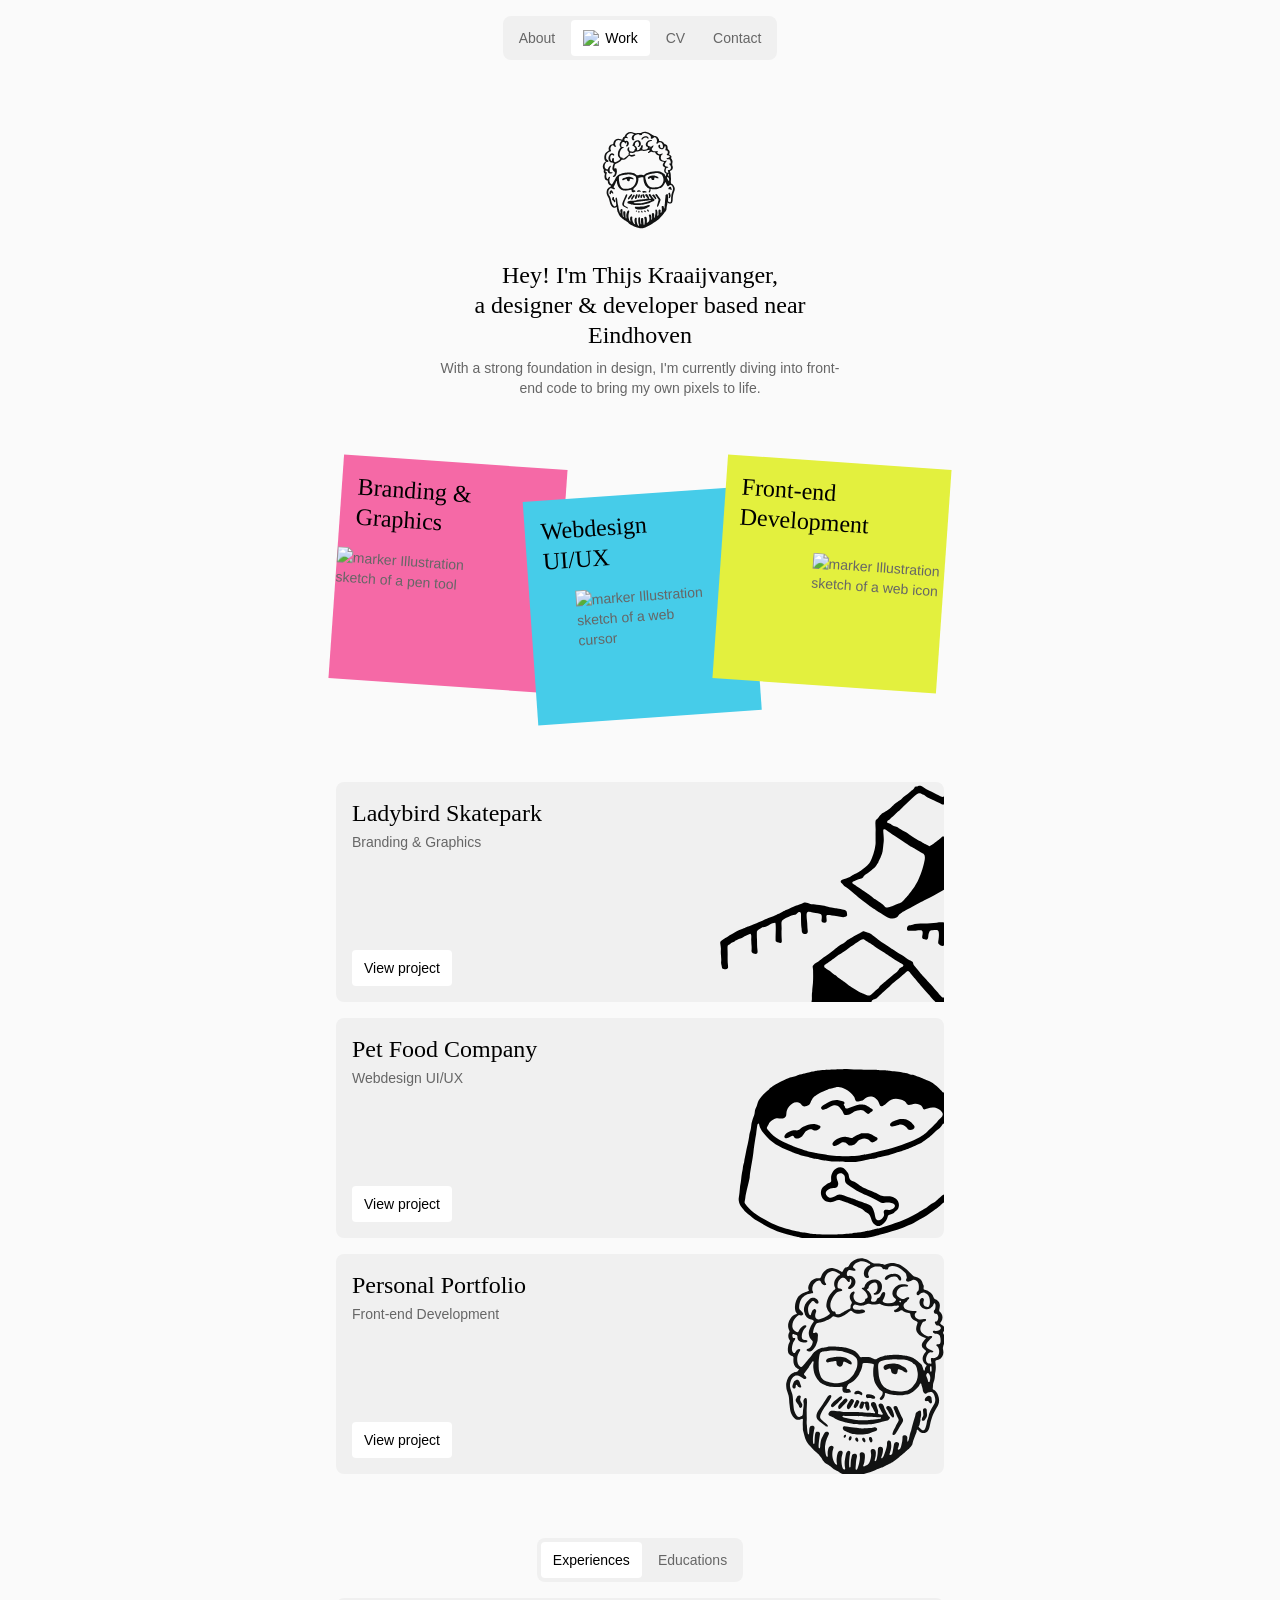
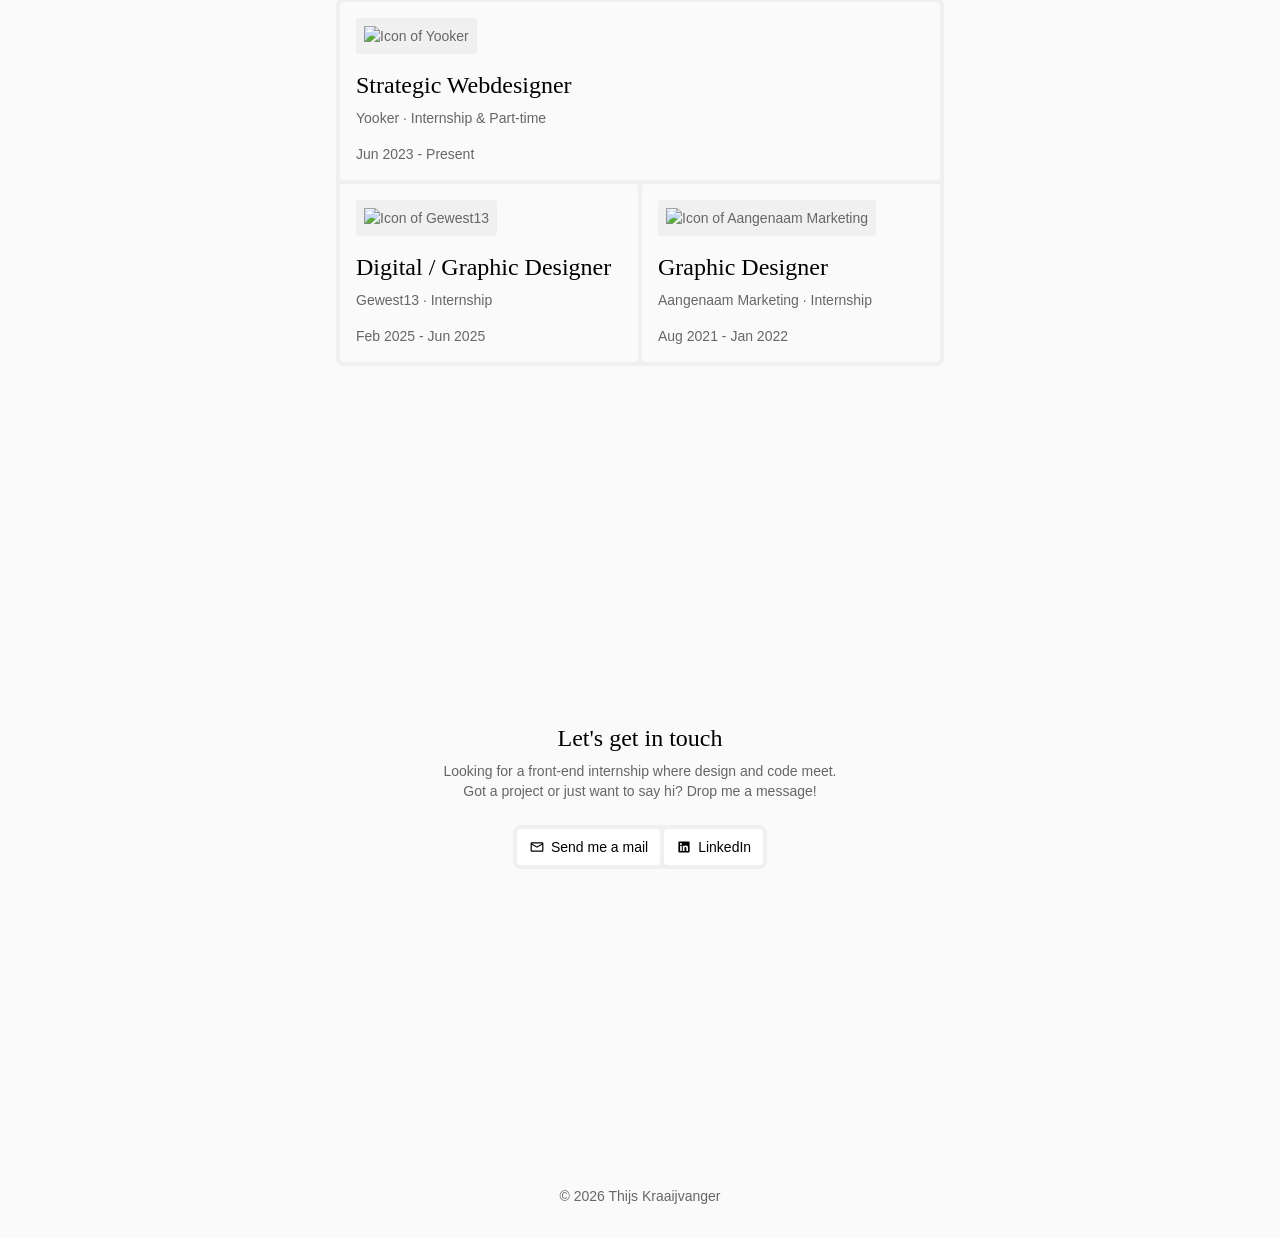
==== commit d3fff2dd: "hopefully finally solve it" ====
--- a/index.html
+++ b/index.html
@@ -81,7 +81,7 @@
                     </div>
                     <a class="btn btn--filled" href="work/ladybird-skatepark.html">View project</a>
                 </div>
-                <img src="media/work/ladybird-skatepark/Ladybird-sketchv2.svg" alt="marker Illustration sketch of a skatepark ">
+                <img src="media/work/ladybird-skatepark/Ladybird-sketch.svg" alt="marker Illustration sketch of a skatepark ">
             </article>
             
             <article class="project-card">
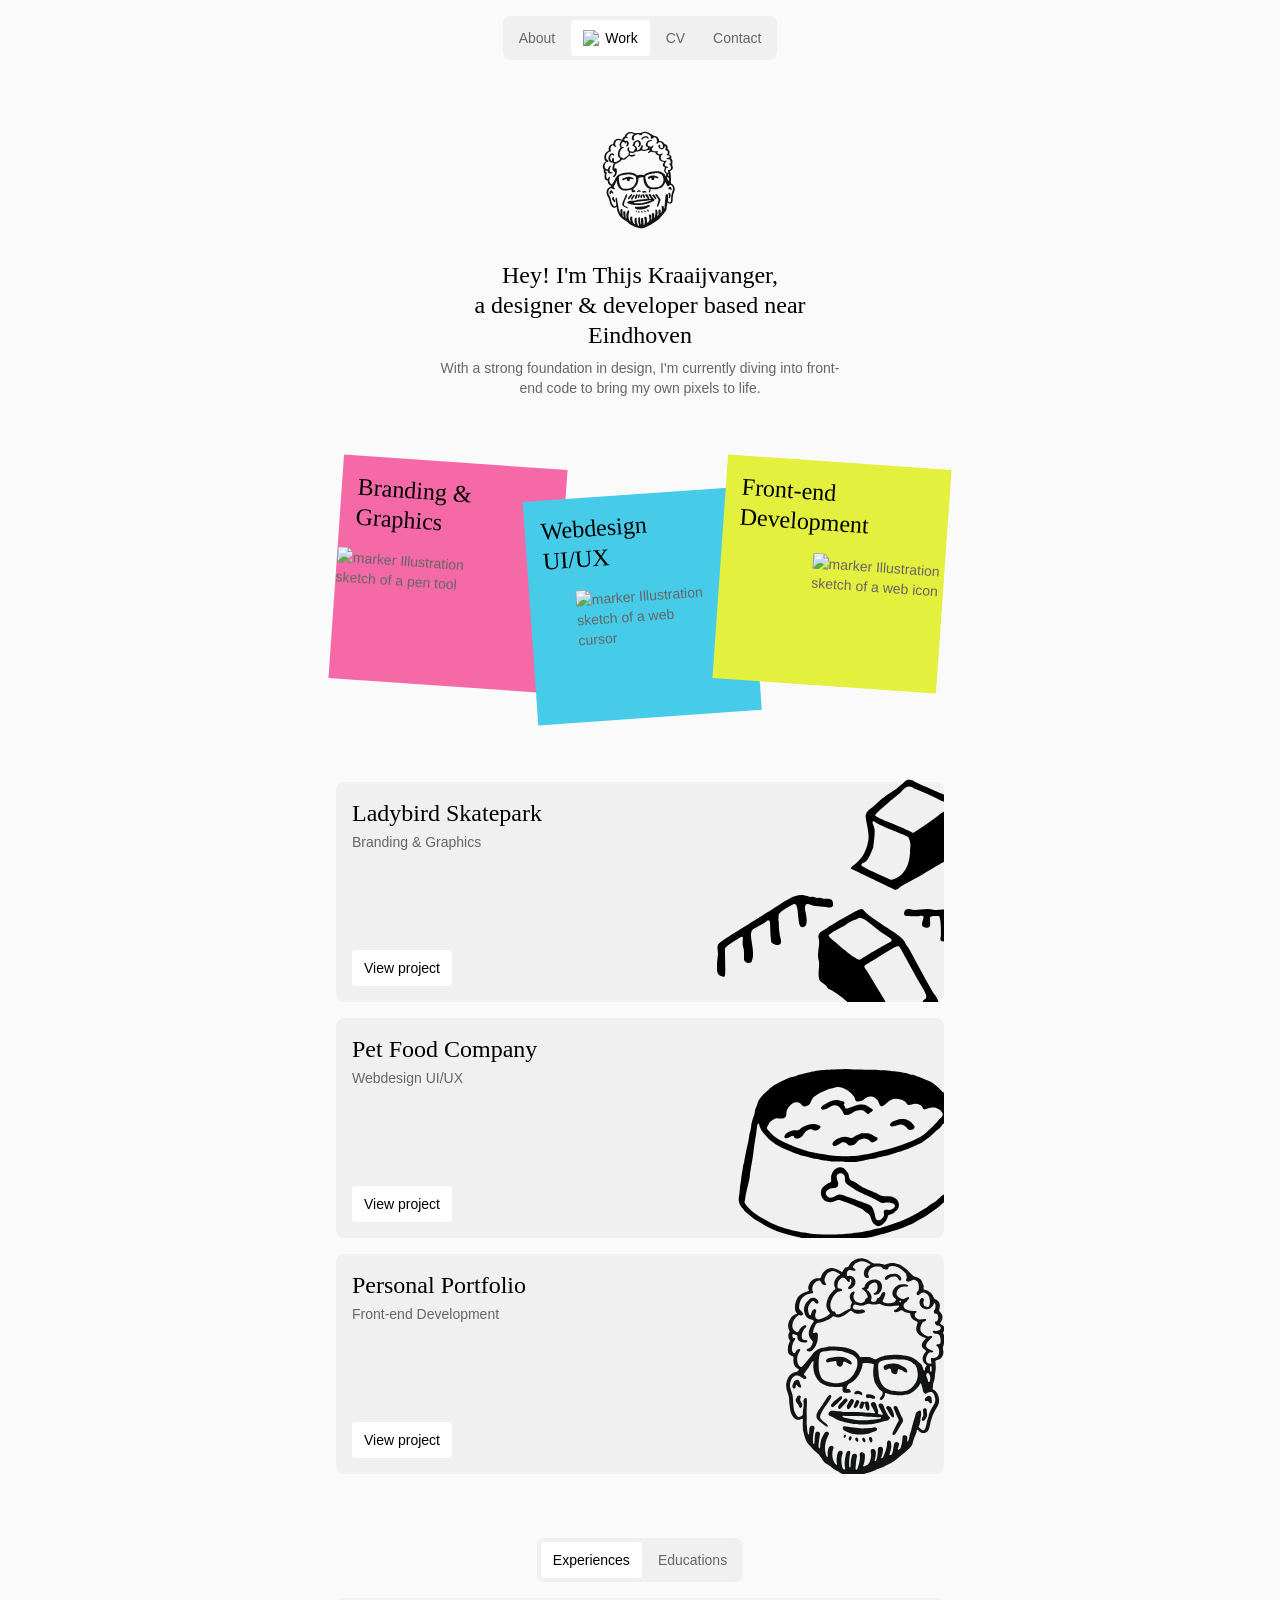
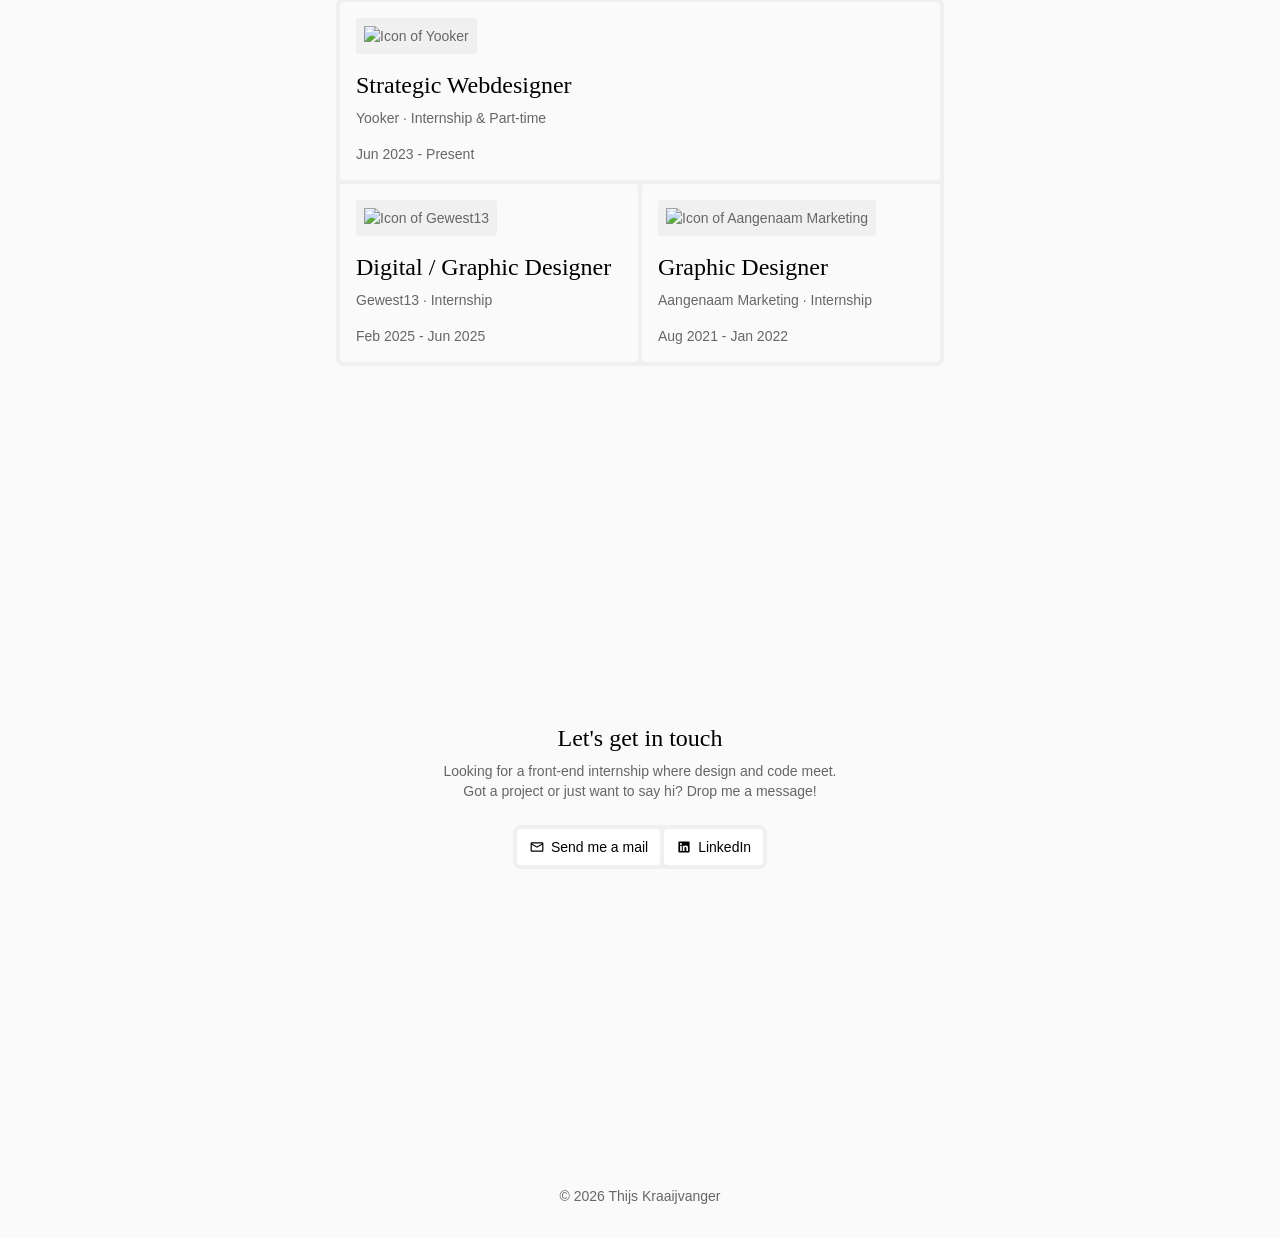
==== commit 55e43b48: "replacing image to see if that works" ====
--- a/index.html
+++ b/index.html
@@ -81,7 +81,7 @@
                     </div>
                     <a class="btn btn--filled" href="work/ladybird-skatepark.html">View project</a>
                 </div>
-                <img src="media/work/ladybird-skatepark/Ladybird-sketch.svg" alt="marker Illustration sketch of a skatepark ">
+                <img src="media/work/ladybird-skatepark/ladybird-skatepark-sketch.svg" alt="marker Illustration sketch of a skatepark ">
             </article>
             
             <article class="project-card">
